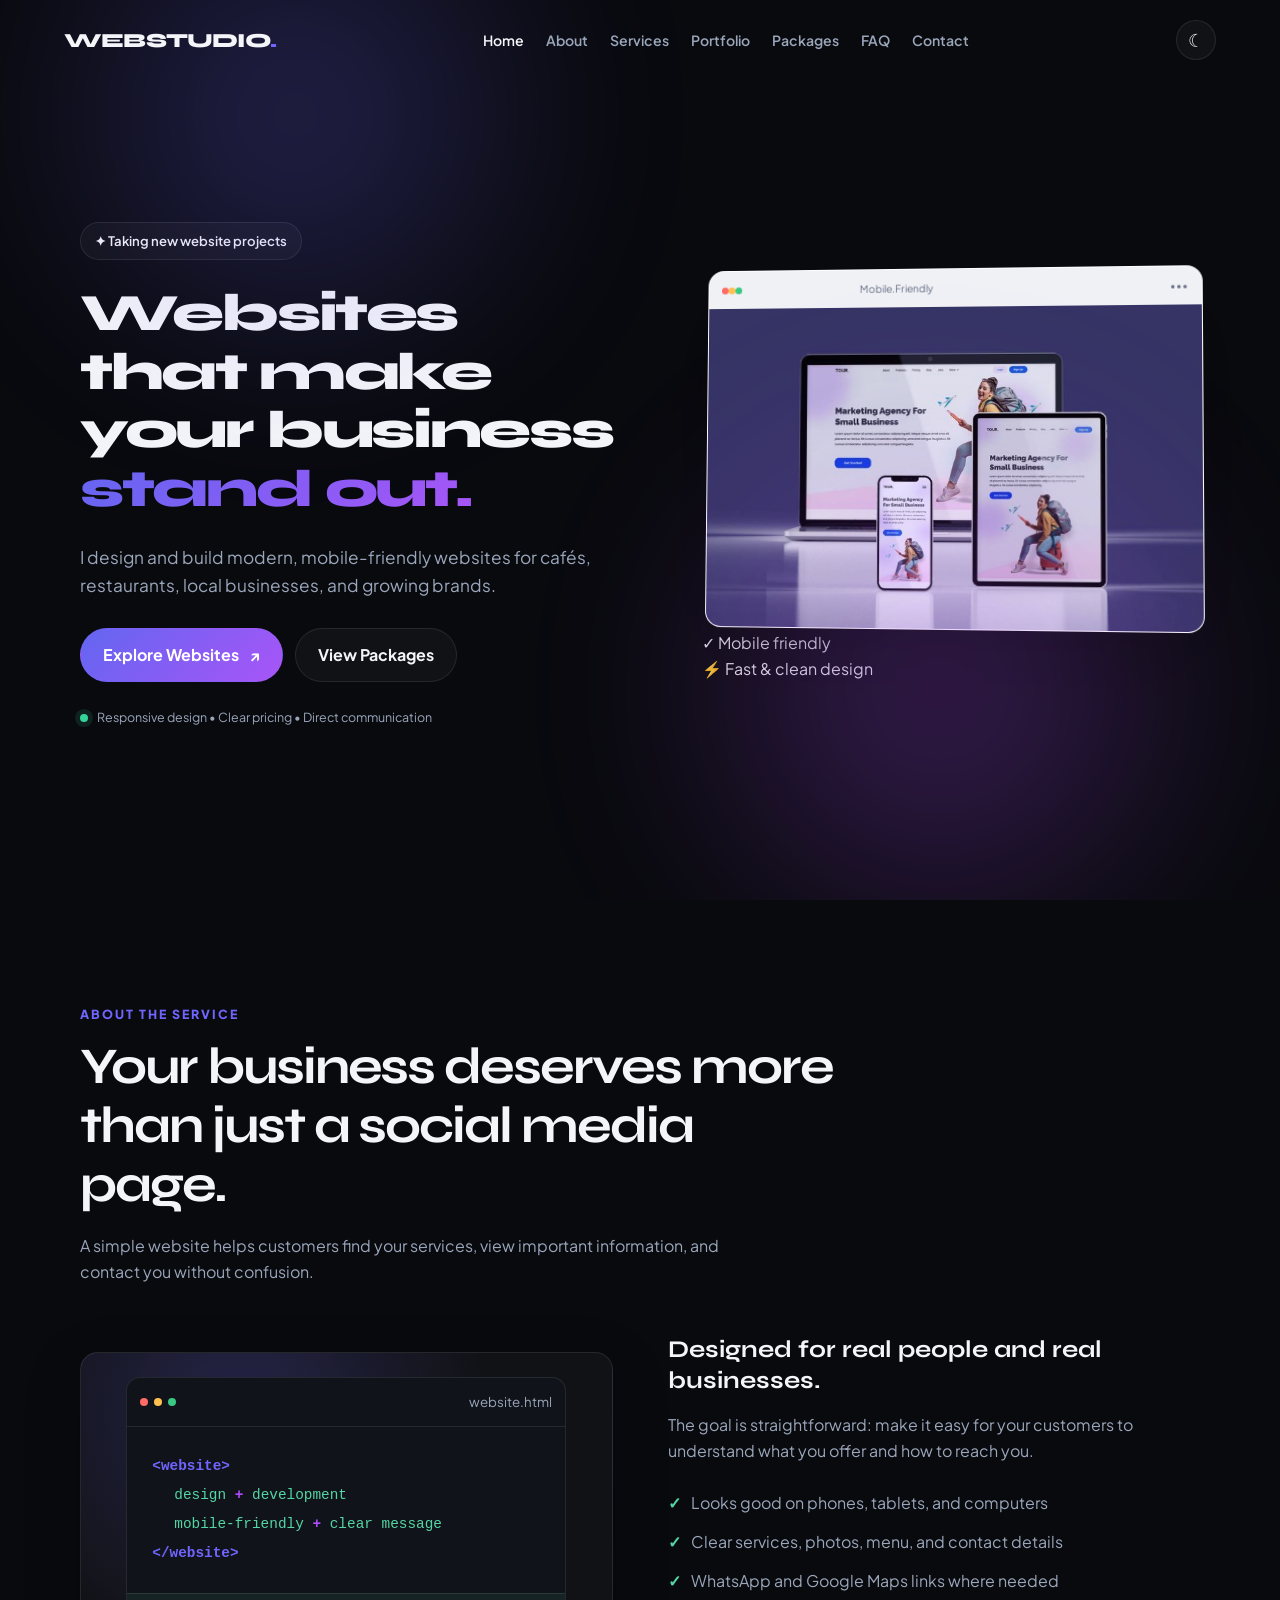
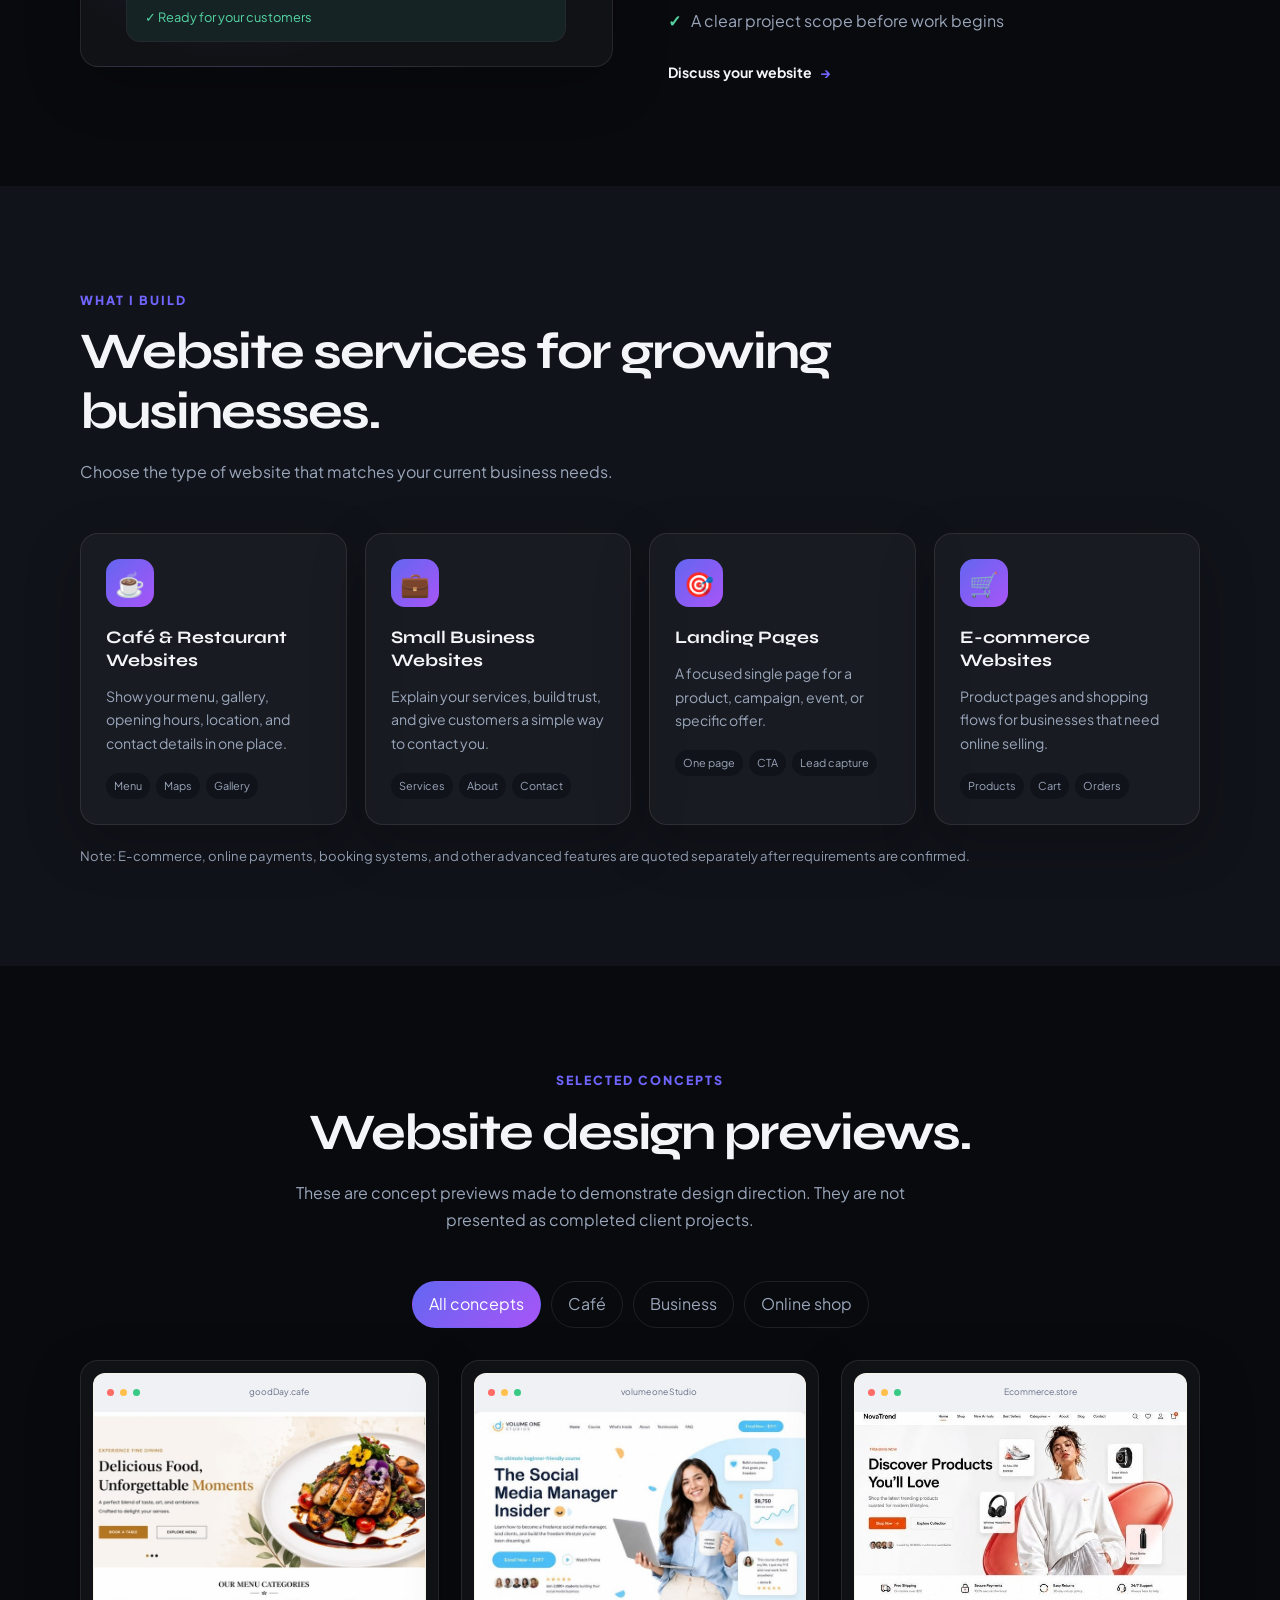
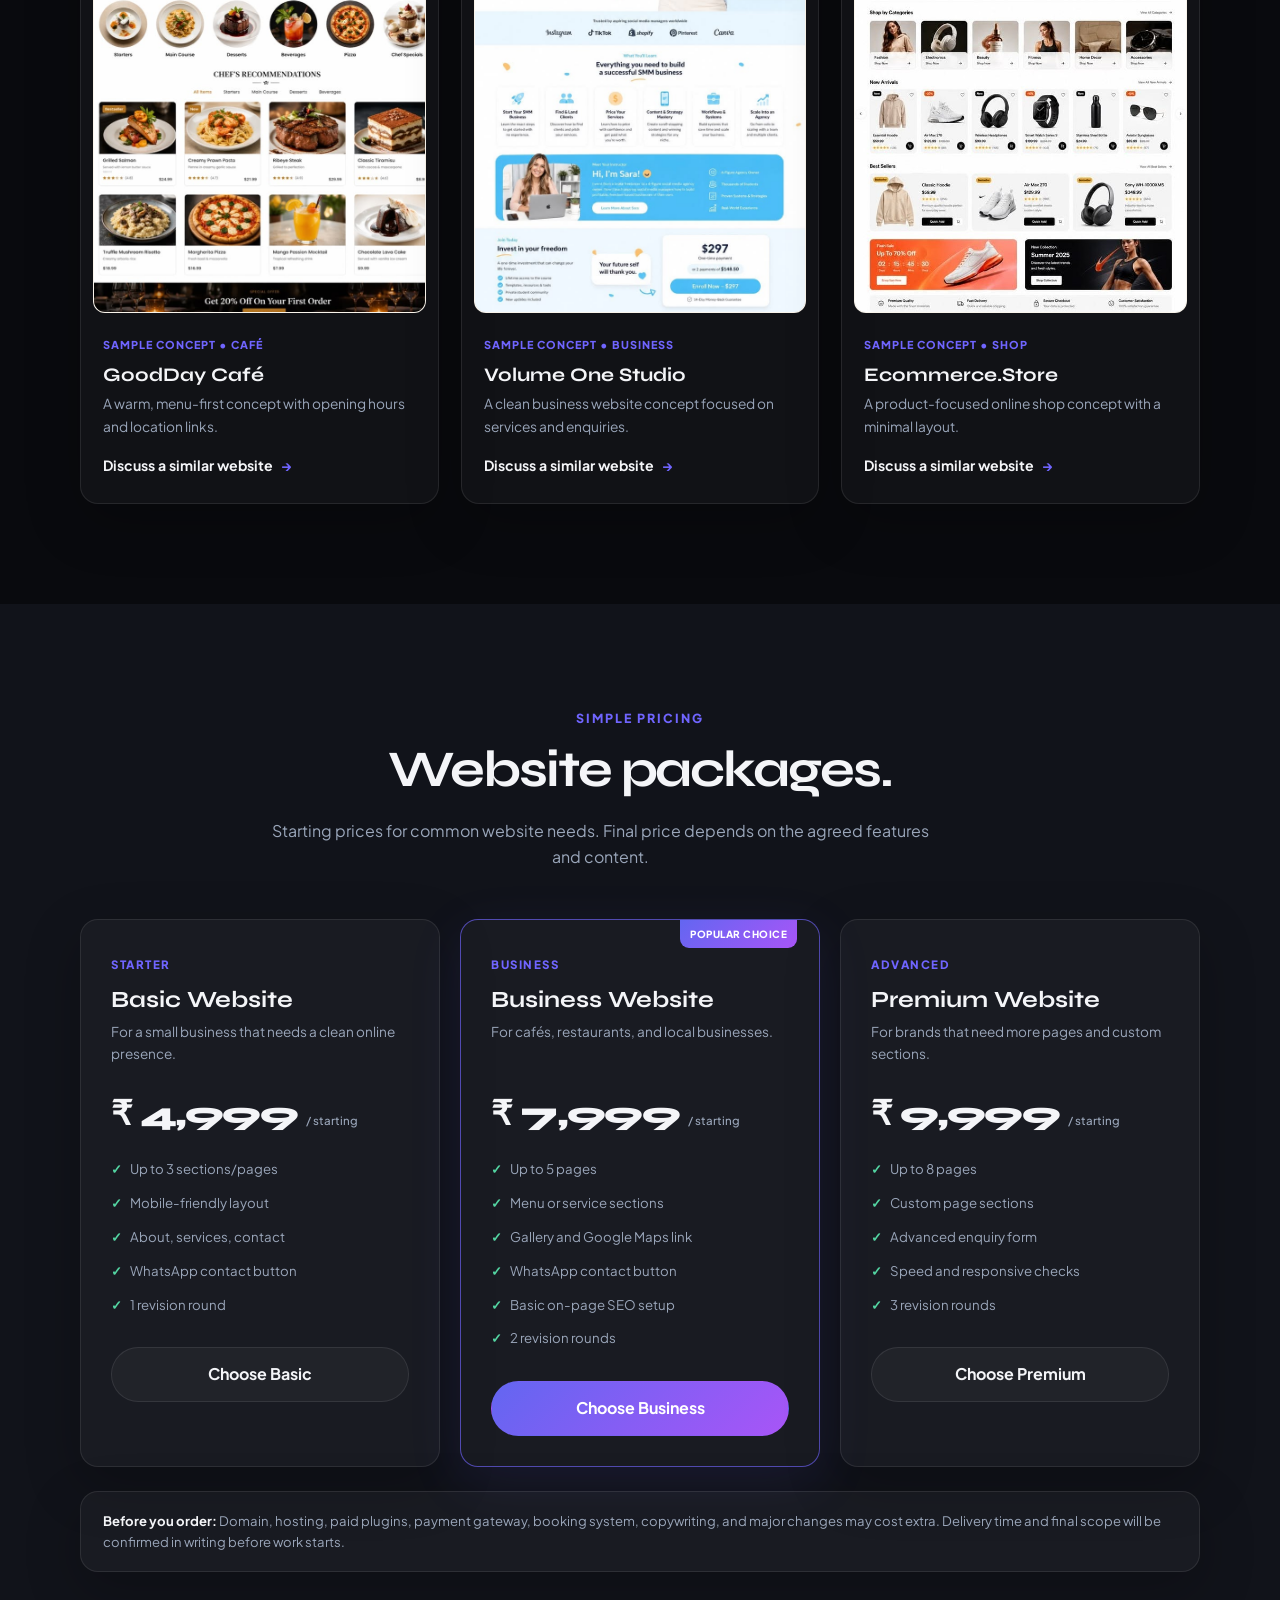
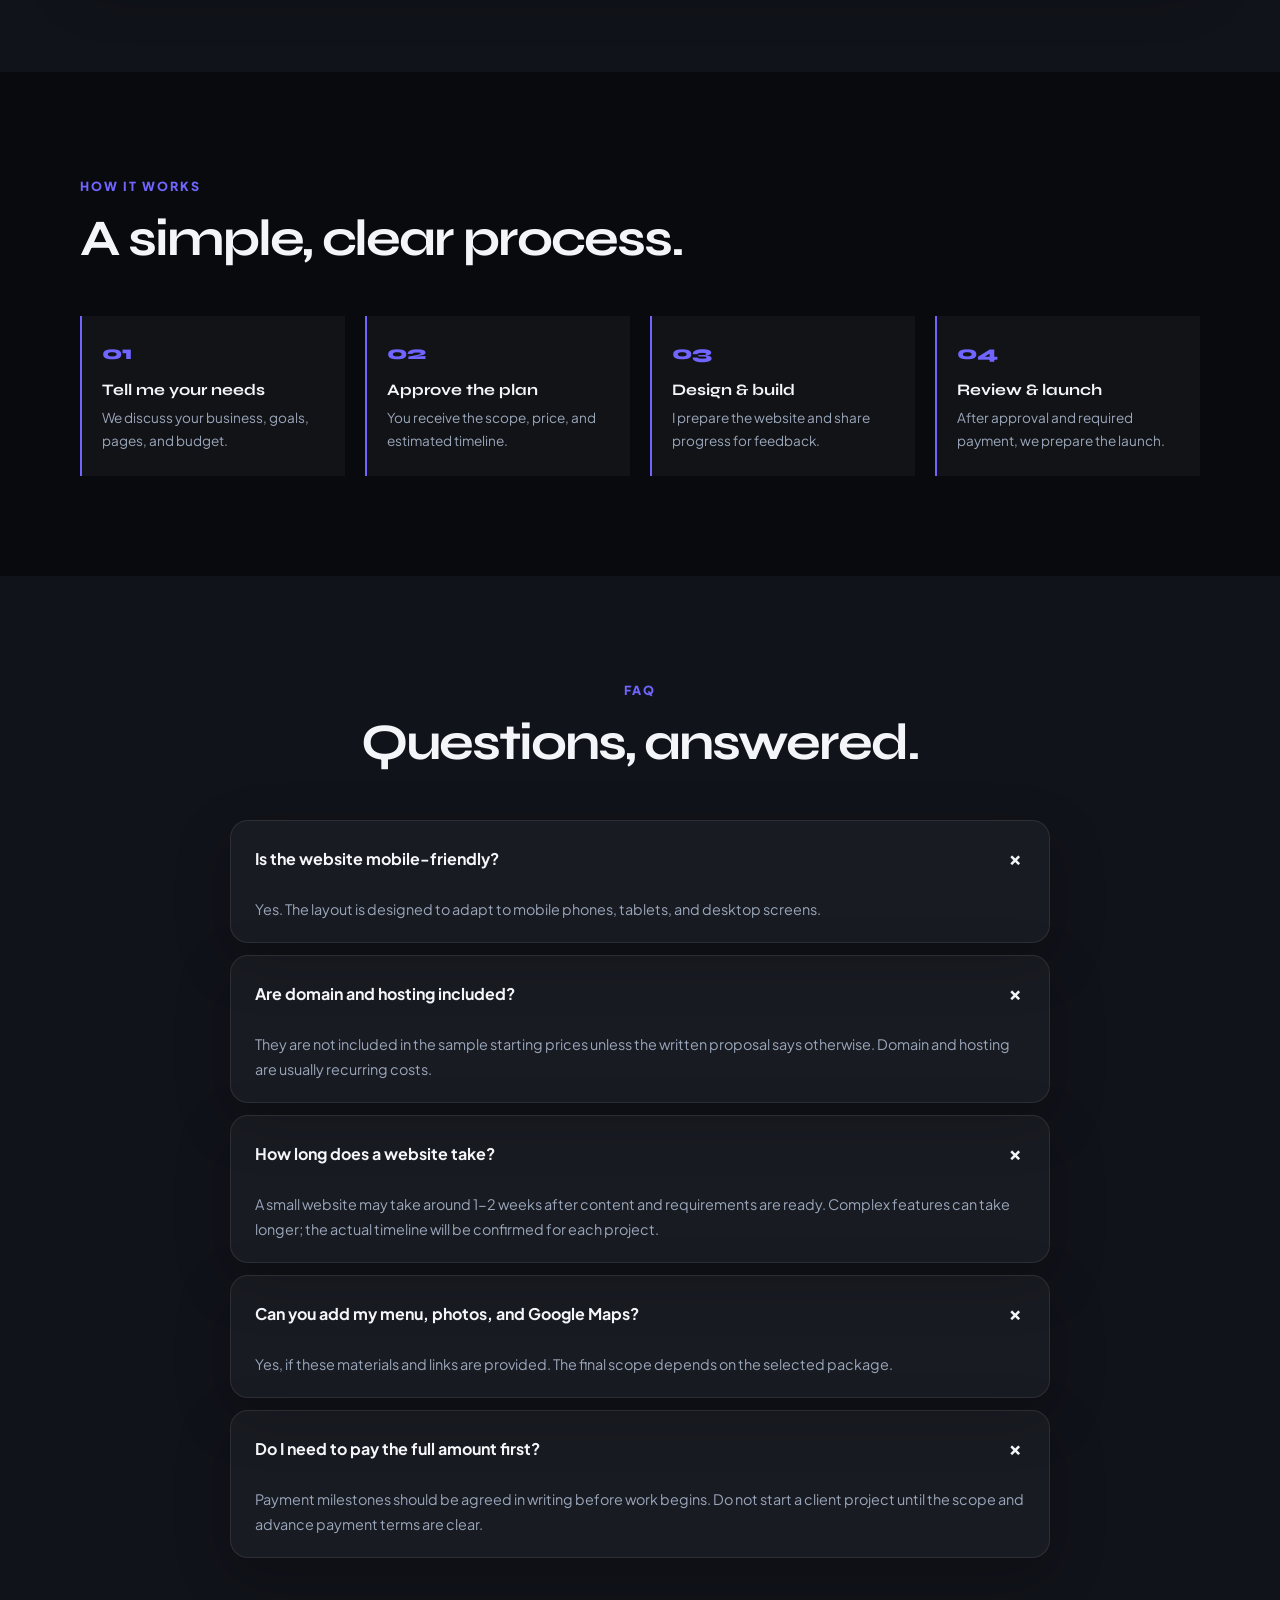
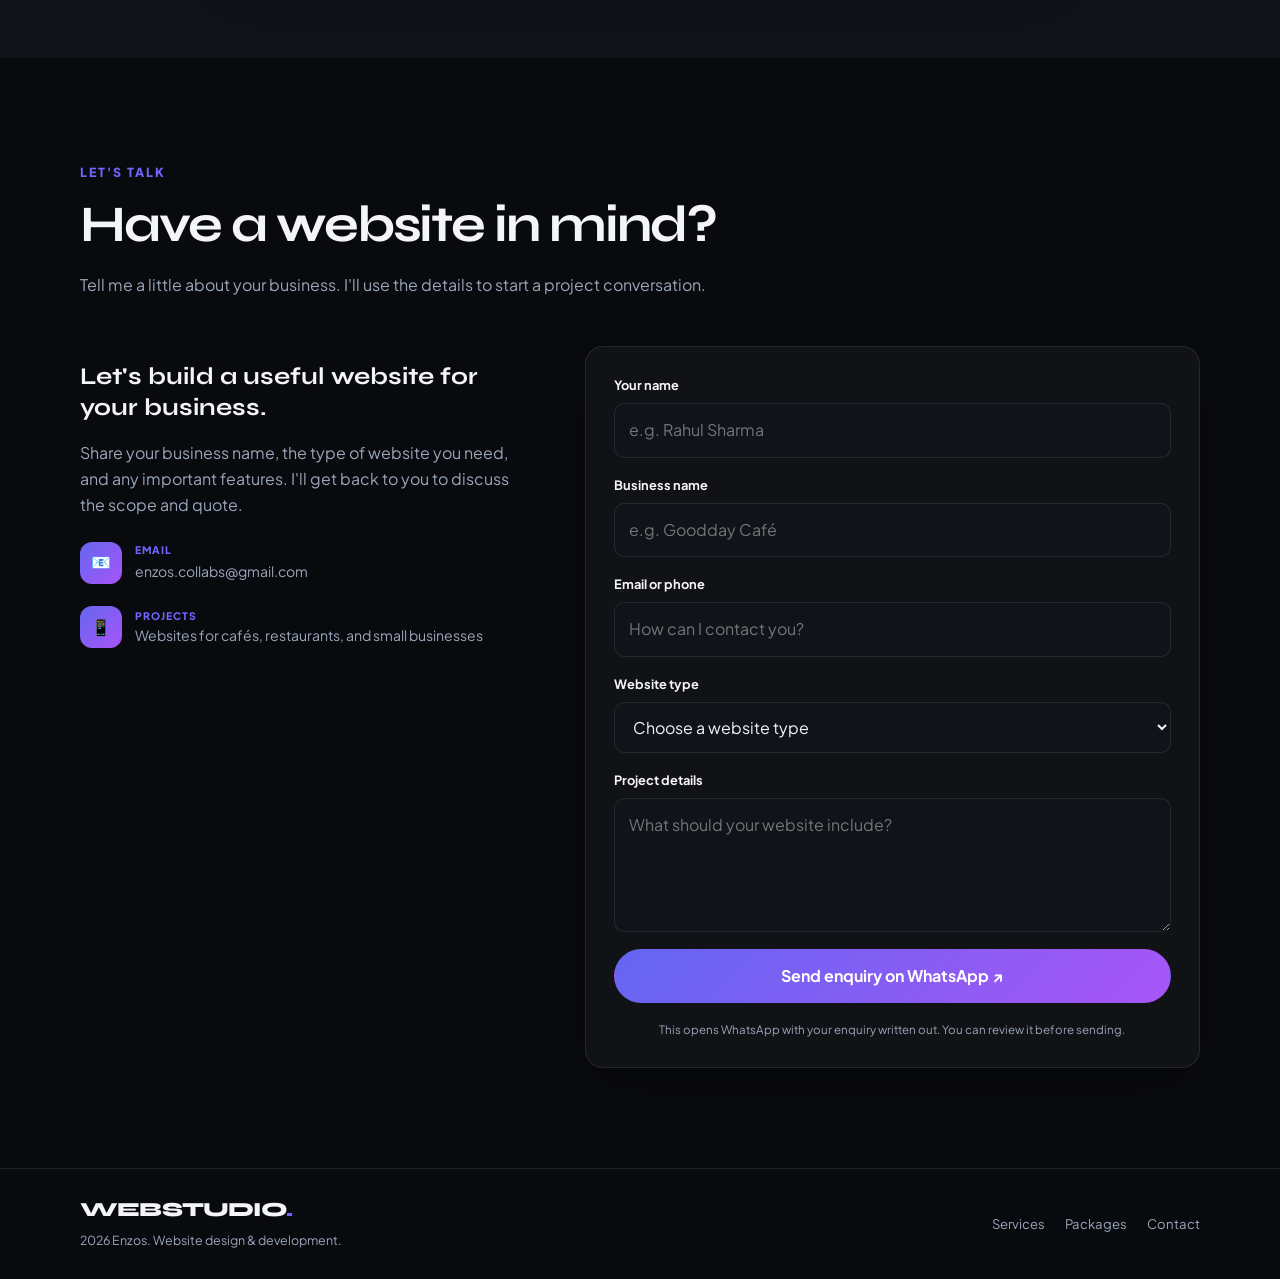
==== index.html @ 333958bb "first commit" ====
<!DOCTYPE html>
<html lang="en" data-theme="dark">
<head>
    <meta charset="UTF-8">
    <!-- मोबाइल पर वेबसाइट सही चौड़ाई में दिखे, इसके लिए यह जरूरी है -->
    <meta name="viewport" content="width=device-width, initial-scale=1.0">
    <title>Website Designer & Developer | Enzos</title>
    <meta name="description" content="Modern, mobile-friendly websites for cafés, restaurants, and small businesses. Explore website design packages and sample projects.">
    <meta name="keywords" content="Website Designer, Website Developer, Cafe Website, Restaurant Website, Business Website, Landing Page">
    <meta name="author" content="Enzos">
    <!-- Google Fonts: headings और सामान्य टेक्स्ट के लिए साफ़ fonts -->
    <link rel="preconnect" href="https://fonts.googleapis.com">
    <link rel="preconnect" href="https://fonts.gstatic.com" crossorigin>
    <link href="https://fonts.googleapis.com/css2?family=Plus+Jakarta+Sans:wght@400;500;600;700&family=Syne:wght@500;600;700;800&display=swap" rel="stylesheet">
    <!-- हमारी CSS फ़ाइल: वेबसाइट का रंग, आकार और layout यहीं तय होता है-->
    <link rel="stylesheet" href="css/style.css">
</head>
<body>
    <!-- लोडिंग स्क्रीनः वेबसाइट खुलते समय छोटा सा loading effect -->
    <div id="loader-screen" class="loader-screen" aria-hidden="true">
        <div class="loader-content">
            <span class="loader-logo">WEBSTUDIO<span>.</span></span>
            <div class="loader-bar-bg">
                <div class="loader-bar"></div>
            </div>
            <p>Building your online presence</p>
        </div>
    </div>

    <!-- कस्टम cursor केवल बड़े कंप्यूटर पर दिखेगा; मोबाइल पर छिपा रहेगा -->
    <div class="custom-cursor-dot" id="cursor-dot"></div>
    <div class="custom-cursor-outline" id="cursor-outline"></div>

    <!-- ऊपर वाला menu: क्लिक करने पर पेज के अलग-अलग हिस्सों पर जाएगा -->
    <header class="site-header" id="header">
        <div class="header-container">
            <a href="#hero" class="brand-logo" aria-label="Go to homepage">WEBSTUDIO<span class="dot">.</span></a>
            <nav class="nav-menu" id="nav-menu" aria-label="Main Navigation">
                <ul class="nav-list">
                    <li><a href="#hero" class="nav-link active">Home</a></li>
                    <li><a href="#about" class="nav-link">About</a></li>
                    <li><a href="#services" class="nav-link">Services</a></li>
                    <li><a href="#portfolio" class="nav-link">Portfolio</a></li>
                    <li><a href="#packages" class="nav-link">Packages</a></li>
                    <li><a href="#faq" class="nav-link">FAQ</a></li>
                    <li><a href="#contact" class="nav-link">Contact</a></li>
                </ul>
            </nav>
            <div class="header-actions">
                <!-- इस बटन से dark और light theme बदली जा सकती है -->
                <button id="theme-toggle" class="theme-toggle-btn" aria-label="Toggle light and dark theme">
                    <span class="moon-icon" aria-hidden="true">☾</span>
                    <span class="sun-icon" aria-hidden="true">☀️</span>
                </button>
                <!-- छोटे मोबाइल स्क्रीन पर menu खोलने वाला तीन लाइन का बटन -->
                <button id="mobile-toggle" class="mobile-toggle-btn" aria-label="Open navigation menu" aria-expanded="false">
                    <span class="hamburger-bar"></span>
                    <span class="hamburger-bar"></span>
                    <span class="hamburger-bar"></span>
                </button>
            </div>
        </div>
    </header>

    <main id="main-content">
        <!-- HERO: सबसे पहले ग्राहक को यही हिस्सा दिखाई देगा -->
        <section id="hero" class="hero-section">
            <div class="hero-backdrop" aria-hidden="true">
                <div class="glow-orb orb-1"></div>
                <div class="glow-orb orb-2"></div>
            </div>
            <div class="container hero-layout">
                <div class="hero-content reveal">
                    <div class="badge">✦ Taking new website projects</div>
                    <h1 class="hero-title">Websites that make your business <span class="text-gradient">stand out.</span></h1>
                    <p class="hero-subtitle">I design and build modern, mobile-friendly websites for cafés, restaurants, local businesses, and growing brands.</p>
                    <div class="hero-cta-group">
                        <a href="#portfolio" class="btn btn-primary">Explore Websites <span aria-hidden="true">↗</span></a>
                        <a href="#packages" class="btn btn-glass">View Packages</a>
                    </div>
                    <div class="hero-note">
                        <span class="status-dot"></span> Responsive design • Clear pricing • Direct communication
                    </div>
                </div>

                <!-- HERO VISUAL: "Good Cafe, Good Mood" (aapki uploaded image) preview window yaha hai -->
                <div class="hero-visual reveal" aria-label="Website preview mockup">
                    <div class="browser-window hero-browser">
                        <div class="browser-top">
                            <div class="browser-dots"><i></i><i></i><i></i></div>
                            <span>Mobile.Friendly</span>
                            <span class="browser-menu">•••</span>
                        </div>
                        <div class="preview-site image-preview-mode">
                            <!-- AAP KI FILE/IMAGE YAHA KUDH SE ADD KARIYE (eg: "images/your_file.png") -->
                            <img src="assets/images/mobile_website.jpg" alt="Good Cafe Good Mood Visual Preview" class="mockup-img" id="mockup-hero-img">
                        </div>
                    </div>
                    <div class="floating-chip chip-one">✓ Mobile friendly</div>
                    <div class="floating-chip chip-two">⚡ Fast & clean design</div>
                </div>
            </div>
        </section>

        <!-- ABOUT: अपने काम का परिचय दें -->
        <section id="about" class="section-padding">
            <div class="container">
                <div class="section-header reveal">
                    <span class="section-tag">ABOUT THE SERVICE</span>
                    <h2 class="section-title">Your business deserves more than just a social media page.</h2>
                    <p class="section-intro">A simple website helps customers find your services, view important information, and contact you without confusion.</p>
                </div>
                <div class="about-grid">
                    <div class="about-visual glass-card reveal">
                        <div class="code-window">
                            <div class="code-window-top">
                                <span></span><span></span><span></span><small>website.html</small>
                            </div>
                            <div class="code-lines">
                                <p><b>&lt;website&gt;</b></p>
                                <p class="indent"><i>design</i> <strong>+</strong> <i>development</i></p>
                                <p class="indent"><i>mobile-friendly</i> <strong>+</strong> <i>clear message</i></p>
                                <p><b>&lt;/website&gt;</b></p>
                            </div>
                            <div class="code-success">✓ Ready for your customers</div>
                        </div>
                    </div>
                    <div class="about-copy reveal">
                        <h3>Designed for real people and real businesses.</h3>
                        <p class="paragraph">The goal is straightforward: make it easy for your customers to understand what you offer and how to reach you.</p>
                        <ul class="check-list">
                            <li><span>✓</span> Looks good on phones, tablets, and computers</li>
                            <li><span>✓</span> Clear services, photos, menu, and contact details</li>
                            <li><span>✓</span> WhatsApp and Google Maps links where needed</li>
                            <li><span>✓</span> A clear project scope before work begins</li>
                        </ul>
                        <a href="#contact" class="text-link">Discuss your website <span>→</span></a>
                    </div>
                </div>
            </div>
        </section>

        <!-- SERVICES -->
        <section id="services" class="section-padding section-soft">
            <div class="container">
                <div class="section-header reveal">
                    <span class="section-tag">WHAT I BUILD</span>
                    <h2 class="section-title">Website services for growing businesses.</h2>
                    <p class="section-intro">Choose the type of website that matches your current business needs.</p>
                </div>
                <div class="services-grid">
                    <article class="service-card glass-card reveal">
                        <div class="service-icon">☕</div>
                        <h3>Café & Restaurant Websites</h3>
                        <p>Show your menu, gallery, opening hours, location, and contact details in one place.</p>
                        <div class="service-tags"><span>Menu</span><span>Maps</span><span>Gallery</span></div>
                    </article>
                    <article class="service-card glass-card reveal">
                        <div class="service-icon">💼</div>
                        <h3>Small Business Websites</h3>
                        <p>Explain your services, build trust, and give customers a simple way to contact you.</p>
                        <div class="service-tags"><span>Services</span><span>About</span><span>Contact</span></div>
                    </article>
                    <article class="service-card glass-card reveal">
                        <div class="service-icon">🎯</div>
                        <h3>Landing Pages</h3>
                        <p>A focused single page for a product, campaign, event, or specific offer.</p>
                        <div class="service-tags"><span>One page</span><span>CTA</span><span>Lead capture</span></div>
                    </article>
                    <article class="service-card glass-card reveal">
                        <div class="service-icon">🛒</div>
                        <h3>E-commerce Websites</h3>
                        <p>Product pages and shopping flows for businesses that need online selling.</p>
                        <div class="service-tags"><span>Products</span><span>Cart</span><span>Orders</span></div>
                    </article>
                </div>
                <p class="small-note">Note: E-commerce, online payments, booking systems, and other advanced features are quoted separately after requirements are confirmed.</p>
            </div>
        </section>

        <!-- PORTFOLIO: PORTFOLIO SCREENSHOTS (Teeno mockups customize dynamic graphics list replace hue) -->
        <section id="portfolio" class="section-padding">
            <div class="container">
                <div class="section-header text-center reveal">
                    <span class="section-tag">SELECTED CONCEPTS</span>
                    <h2 class="section-title">Website design previews.</h2>
                    <p class="section-intro">These are concept previews made to demonstrate design direction. They are not presented as completed client projects.</p>
                </div>
                <div class="portfolio-filters reveal" role="group" aria-label="Filter website concepts">
                    <button class="filter-btn active" data-filter="all">All concepts</button>
                    <button class="filter-btn" data-filter="cafe">Café</button>
                    <button class="filter-btn" data-filter="business">Business</button>
                    <button class="filter-btn" data-filter="shop">Online shop</button>
                </div>
                
                <div class="portfolio-grid">
                    <!-- TEENO MOCKUP IMAGES JISE AAP DIRECTLY REPLACE KAR SAKTE HO APNE FOLDER SE -->
                    
                    <!-- Item 1: Café (Goodday Cafe / Dynamic design replace image) -->
                    <article class="portfolio-card glass-card reveal" data-category="cafe">
                        <div class="site-mockup image-based-mockup">
                            <div class="mock-browser">
                                <span></span><span></span><span></span>
                                <small>goodDay.cafe</small>
                            </div>
                            <div class="mockup-img-container">
                                <!-- YAHA APNI CAFE / CUSTOM FILE ADD KAREIN -->
                               <img src="assets/images/cafe.jpg" alt="GoodDay Cafe Screenshot Preview" class="portfolio-mockup-img">
                            </div>
                        </div>
                        <div class="card-content">
                            <span class="card-category">SAMPLE CONCEPT • CAFÉ</span>
                            <h3 class="card-title">GoodDay Café</h3>
                            <p class="card-desc">A warm, menu-first concept with opening hours and location links.</p>
                            <a class="text-link" href="#contact" data-project="Café website">Discuss a similar website <span>→</span></a>
                        </div>
                    </article>

                    <!-- Item 2: Business (North Studio Preview Image) -->
                    <article class="portfolio-card glass-card reveal" data-category="business">
                        <div class="site-mockup image-based-mockup">
                            <div class="mock-browser">
                                <span></span><span></span><span></span>
                                <small>volume one Studio</small>
                            </div>
                            <div class="mockup-img-container">
                                <!-- YAHA APNI BUSINESS PREVIEW FILE ADD KAREIN -->
                                <img src="assets/images/business.jpg" alt="North Studio Screenshot Preview" class="portfolio-mockup-img">
                            </div>
                        </div>
                        <div class="card-content">
                            <span class="card-category">SAMPLE CONCEPT • BUSINESS</span>
                            <h3 class="card-title">Volume One Studio</h3>
                            <p class="card-desc">A clean business website concept focused on services and enquiries.</p>
                            <a class="text-link" href="#contact" data-project="Business website">Discuss a similar website <span>→</span></a>
                        </div>
                    </article>

                    <!-- Item 3: Shop (Form & Field Preview Image) -->
                    <article class="portfolio-card glass-card reveal" data-category="shop">
                        <div class="site-mockup image-based-mockup">
                            <div class="mock-browser">
                                <span></span><span></span><span></span>
                                <small>Ecommerce.store</small>
                            </div>
                            <div class="mockup-img-container">
                                <!-- YAHA APNI STORE PREVIEW FILE ADD KAREIN -->
                                <img src="assets/images/shop.jpg" alt="Form & Field Screenshot Preview" class="portfolio-mockup-img">
                            </div>
                        </div>
                        <div class="card-content">
                            <span class="card-category">SAMPLE CONCEPT • SHOP</span>
                            <h3 class="card-title">Ecommerce.Store</h3>
                            <p class="card-desc">A product-focused online shop concept with a minimal layout.</p>
                            <a class="text-link" href="#contact" data-project="E-commerce website">Discuss a similar website <span>→</span></a>
                        </div>
                    </article>
                </div>
            </div>
        </section>

        <!-- PACKAGES -->
        <section id="packages" class="section-padding section-soft">
            <div class="container">
                <div class="section-header text-center reveal">
                    <span class="section-tag">SIMPLE PRICING</span>
                    <h2 class="section-title">Website packages.</h2>
                    <p class="section-intro">Starting prices for common website needs. Final price depends on the agreed features and content.</p>
                </div>
                <div class="pricing-grid">
                    <article class="pricing-card glass-card reveal">
                        <span class="plan-label">STARTER</span>
                        <h3>Basic Website</h3>
                        <p class="plan-desc">For a small business that needs a clean online presence.</p>
                        <div class="price">₹ 4,999 <small>/ starting</small></div>
                        <ul class="plan-features">
                            <li>Up to 3 sections/pages</li>
                            <li>Mobile-friendly layout</li>
                            <li>About, services, contact</li>
                            <li>WhatsApp contact button</li>
                            <li>1 revision round</li>
                        </ul>
                        <a href="#contact" class="btn btn-glass plan-button" data-plan="Basic Website">Choose Basic</a>
                    </article>
                    <article class="pricing-card pricing-featured glass-card reveal">
                        <span class="popular-label">POPULAR CHOICE</span>
                        <span class="plan-label">BUSINESS</span>
                        <h3>Business Website</h3>
                        <p class="plan-desc">For cafés, restaurants, and local businesses.</p>
                        <div class="price">₹ 7,999 <small>/ starting</small></div>
                        <ul class="plan-features">
                            <li>Up to 5 pages</li>
                            <li>Menu or service sections</li>
                            <li>Gallery and Google Maps link</li>
                            <li>WhatsApp contact button</li>
                            <li>Basic on-page SEO setup</li>
                            <li>2 revision rounds</li>
                        </ul>
                        <a href="#contact" class="btn btn-primary plan-button" data-plan="Business Website">Choose Business</a>
                    </article>
                    <article class="pricing-card glass-card reveal">
                        <span class="plan-label">ADVANCED</span>
                        <h3>Premium Website</h3>
                        <p class="plan-desc">For brands that need more pages and custom sections.</p>
                        <div class="price">₹ 9,999 <small>/ starting</small></div>
                        <ul class="plan-features">
                            <li>Up to 8 pages</li>
                            <li>Custom page sections</li>
                            <li>Advanced enquiry form</li>
                            <li>Speed and responsive checks</li>
                            <li>3 revision rounds</li>
                        </ul>
                        <a href="#contact" class="btn btn-glass plan-button" data-plan="Premium Website">Choose Premium</a>
                    </article>
                </div>
                <div class="pricing-notes glass-card reveal">
                    <strong>Before you order:</strong> Domain, hosting, paid plugins, payment gateway, booking system, copywriting, and major changes may cost extra. Delivery time and final scope will be confirmed in writing before work starts.
                </div>
            </div>
        </section>

        <!-- PROCESS -->
        <section id="process" class="section-padding">
            <div class="container">
                <div class="section-header reveal">
                    <span class="section-tag">HOW IT WORKS</span>
                    <h2 class="section-title">A simple, clear process.</h2>
                </div>
                <div class="process-grid">
                    <div class="process-step reveal">
                        <span>01</span>
                        <h3>Tell me your needs</h3>
                        <p>We discuss your business, goals, pages, and budget.</p>
                    </div>
                    <div class="process-step reveal">
                        <span>02</span>
                        <h3>Approve the plan</h3>
                        <p>You receive the scope, price, and estimated timeline.</p>
                    </div>
                    <div class="process-step reveal">
                        <span>03</span>
                        <h3>Design & build</h3>
                        <p>I prepare the website and share progress for feedback.</p>
                    </div>
                    <div class="process-step reveal">
                        <span>04</span>
                        <h3>Review & launch</h3>
                        <p>After approval and required payment, we prepare the launch.</p>
                    </div>
                </div>
            </div>
        </section>

        <!-- FAQ -->
        <section id="faq" class="section-padding section-soft">
            <div class="container">
                <div class="section-header text-center reveal">
                    <span class="section-tag">FAQ</span>
                    <h2 class="section-title">Questions, answered.</h2>
                </div>
                <div class="faq-accordion">
                    <article class="faq-item glass-card reveal">
                        <button class="faq-question" aria-expanded="false">Is the website mobile-friendly? <span class="faq-icon">+</span></button>
                        <div class="faq-answer">
                            <p>Yes. The layout is designed to adapt to mobile phones, tablets, and desktop screens.</p>
                        </div>
                    </article>
                    <article class="faq-item glass-card reveal">
                        <button class="faq-question" aria-expanded="false">Are domain and hosting included? <span class="faq-icon">+</span></button>
                        <div class="faq-answer">
                            <p>They are not included in the sample starting prices unless the written proposal says otherwise. Domain and hosting are usually recurring costs.</p>
                        </div>
                    </article>
                    <article class="faq-item glass-card reveal">
                        <button class="faq-question" aria-expanded="false">How long does a website take? <span class="faq-icon">+</span></button>
                        <div class="faq-answer">
                            <p>A small website may take around 1-2 weeks after content and requirements are ready. Complex features can take longer; the actual timeline will be confirmed for each project.</p>
                        </div>
                    </article>
                    <article class="faq-item glass-card reveal">
                        <button class="faq-question" aria-expanded="false">Can you add my menu, photos, and Google Maps? <span class="faq-icon">+</span></button>
                        <div class="faq-answer">
                            <p>Yes, if these materials and links are provided. The final scope depends on the selected package.</p>
                        </div>
                    </article>
                    <article class="faq-item glass-card reveal">
                        <button class="faq-question" aria-expanded="false">Do I need to pay the full amount first? <span class="faq-icon">+</span></button>
                        <div class="faq-answer">
                            <p>Payment milestones should be agreed in writing before work begins. Do not start a client project until the scope and advance payment terms are clear.</p>
                        </div>
                    </article>
                </div>
            </div>
        </section>

        <!-- CONTACT -->
        <section id="contact" class="section-padding">
            <div class="container">
                <div class="section-header reveal">
                    <span class="section-tag">LET'S TALK</span>
                    <h2 class="section-title">Have a website in mind?</h2>
                    <p class="section-intro">Tell me a little about your business. I'll use the details to start a project conversation.</p>
                </div>
                <div class="contact-grid">
                    <div class="contact-copy reveal">
                        <h3>Let's build a useful website for your business.</h3>
                        <p class="paragraph">Share your business name, the type of website you need, and any important features. I'll get back to you to discuss the scope and quote.</p>
                        <div class="contact-detail">
                            <span>📧</span>
                            <div>
                                <small>EMAIL</small>
                                <a href="mailto:enzos.collabs@gmail.com">enzos.collabs@gmail.com</a>
                            </div>
                        </div>
                        <div class="contact-detail">
                            <span>📱</span>
                            <div>
                                <small>PROJECTS</small>
                                <p>Websites for cafés, restaurants, and small businesses</p>
                            </div>
                        </div>
                        
                    </div>
                    <form id="contact-form" class="contact-form glass-card reveal">
                        <div class="form-group">
                            <label for="name">Your name</label>
                            <input id="name" name="name" type="text" placeholder="e.g. Rahul Sharma" required>
                        </div>
                        <div class="form-group">
                            <label for="business">Business name</label>
                            <input id="business" name="business" type="text" placeholder="e.g. Goodday Café" required>
                        </div>
                        <div class="form-group">
                            <label for="email">Email or phone</label>
                            <input id="email" name="email" type="text" placeholder="How can I contact you?" required>
                        </div>
                        <div class="form-group">
                            <label for="project-type">Website type</label>
                            <select id="project-type" name="project-type" required>
                                <option value="">Choose a website type</option>
                                <option>Café / Restaurant Website</option>
                                <option>Small Business Website</option>
                                <option>Landing Page</option>
                                <option>E-commerce Website</option>
                                <option>Other / Not sure yet</option>
                            </select>
                        </div>
                        <div class="form-group">
                            <label for="message">Project details</label>
                            <textarea id="message" name="message" rows="4" placeholder="What should your website include?"></textarea>
                        </div>
                        <button type="submit" class="btn btn-primary full-width" id="submit-btn">Send enquiry on WhatsApp ↗</button>
                        <p class="form-hint">This opens WhatsApp with your enquiry written out. You can review it before sending.</p>
                    </form>
                </div>
            </div>
        </section>
    </main>

    <!-- Footer -->
    <footer class="site-footer">
        <div class="container footer-container">
            <div>
                <a href="#hero" class="brand-logo">WEBSTUDIO<span class="dot">.</span></a>
                <p><span id="year"></span> Enzos. Website design & development.</p>
            </div>
            <div class="footer-links">
                <a href="#services">Services</a>
                <a href="#packages">Packages</a>
                <a href="#contact">Contact</a>
            </div>
        </div>
    </footer>

    <!-- Back to top -->
    <button id="back-to-top" class="back-to-top-btn" aria-label="Back to top">↑</button>

    <script src="js/main.js"></script>
</body>
</html>
---- css/style.css ----
/*
WEBSITE DESIGN PORTFOLIO
CSS = वेबसाइट का रंग, layout, spacing और design
आसान हिंदी comments के साथ ।
*
1. COLORS & DESIGN SETTINGS
यहाँ से पूरी वेबसाइट के मुख्य रंग बदल सकते हो।
*/
:root {
  --bg-primary: #090a0e;
  --bg-secondary: #11131a;
  --bg-glass: rgba(255, 255, 255, 0.035);
  --border-glass: rgba(255, 255, 255, 0.09);
  --text-main: #f4f5f8;
  --text-muted: #9aa6ba;
  --accent-primary: #7065ff;
  --accent-secondary: #b04cff;
  --accent-gradient: linear-gradient(135deg, #6366f1, #a855f7);
  --shadow-glass: 0 18px 55px rgba(0, 0, 0, 0.22);
  --radius-sm: 10px;
  --radius-md: 18px;
  --radius-lg: 26px;
  --transition: all 0.28s ease;
  --font-heading: 'Syne', sans-serif;
  --font-body: 'Plus Jakarta Sans', sans-serif;
}

/* Light mode के लिए रंग */
[data-theme="light"] {
  --bg-primary: #f7f8fc;
  --bg-secondary: #eef0f8;
  --bg-glass: rgba(255, 255, 255, 0.75);
  --border-glass: rgba(15, 23, 42, 0.10);
  --text-main: #121525;
  --text-muted: #5e687d;
  --shadow-glass: 0 18px 55px rgba(31, 38, 135, 0.08);
}

/* 2. BASIC RESET */
* {
  box-sizing: border-box;
  margin: 0;
  padding: 0;
}

html {
  scroll-behavior: smooth;
  scroll-padding-top: 90px;
}

body {
  background: var(--bg-primary);
  color: var(--text-main);
  font-family: var(--font-body);
  line-height: 1.65;
  overflow-x: hidden;
  transition: background 0.3s, color 0.3s;
}

a {
  color: inherit;
  text-decoration: none;
}

button, input, textarea, select {
  font: inherit;
}

button {
  cursor: pointer;
}

img, svg {
  max-width: 100%;
}

ul {
  list-style: none;
}

:focus-visible {
  outline: 2px solid var(--accent-primary);
  outline-offset: 4px;
}

.container {
  width: min(1120px, 90%);
  margin-inline: auto;
}

.section-padding {
  padding: 100px 0;
}

.section-soft {
  background: var(--bg-secondary);
}

.text-center {
  text-align: center;
}

.text-gradient {
  background: var(--accent-gradient);
  -webkit-background-clip: text;
  background-clip: text;
  color: transparent;
}

.glass-card {
  background: var(--bg-glass);
  border: 1px solid var(--border-glass);
  border-radius: var(--radius-md);
  box-shadow: var(--shadow-glass);
}

.section-header {
  max-width: 760px;
  margin-bottom: 48px;
}

.section-header.text-center {
  margin-inline: auto;
}

.section-tag {
  display: inline-block;
  color: var(--accent-primary);
  font-size: 0.78rem;
  font-weight: 800;
  letter-spacing: 2px;
  margin-bottom: 12px;
}

.section-title {
  font: 700 clamp(2rem, 4vw, 3.3rem)/1.16 var(--font-heading);
  letter-spacing: -0.04em;
}

.section-intro {
  color: var(--text-muted);
  margin-top: 18px;
  max-width: 680px;
}

.text-center.section-intro {
  margin-inline: auto;
}

.paragraph {
  color: var(--text-muted);
  margin: 16px 0;
}

.small-note {
  color: var(--text-muted);
  font-size: 0.82rem;
  margin-top: 20px;
}

/* 3. BUTTONS */
.btn {
  display: inline-flex;
  align-items: center;
  justify-content: center;
  gap: 10px;
  padding: 13px 22px;
  border-radius: 50px;
  font-weight: 700;
  border: 1px solid transparent;
  transition: var(--transition);
}

.btn-primary {
  background: var(--accent-gradient);
  color: white;
}

.btn-primary:hover {
  transform: translateY(-3px);
  box-shadow: 0 12px 28px rgba(112, 101, 255, 0.28);
}

.btn-glass {
  background: var(--bg-glass);
  border-color: var(--border-glass);
  color: var(--text-main);
}

.btn-glass:hover {
  transform: translateY(-3px);
  border-color: var(--accent-primary);
}

.full-width {
  width: 100%;
}

/* 4. LOADING SCREEN */
.loader-screen {
  position: fixed;
  inset: 0;
  z-index: 9999;
  display: grid;
  place-items: center;
  background: var(--bg-primary);
  transition: opacity 0.5s, visibility 0.5s;
}

.loader-screen.hidden {
  opacity: 0;
  visibility: hidden;
}

.loader-content {
  text-align: center;
  color: var(--text-muted);
}

.loader-logo {
  display: block;
  font: 800 1.6rem var(--font-heading);
  color: var(--text-main);
}

.loader-logo span {
  color: var(--accent-primary);
}

.loader-bar-bg {
  width: 170px;
  height: 4px;
  margin: 16px auto 0;
  overflow: hidden;
  border-radius: 5px;
  background: var(--border-glass);
}

.loader-bar {
  height: 100%;
  width: 50%;
  background: var(--accent-gradient);
  animation: loadmove 1s infinite alternate ease-in-out;
}

@keyframes loadmove {
  from { transform: translateX(0); }
  to { transform: translateX(230%); }
}

/* 5. HEADER & NAVIGATION */
.site-header {
  position: fixed;
  inset: 0 0 auto;
  z-index: 1000;
  padding: 20px 0;
  transition: var(--transition);
}

.site-header.scrolled {
  padding: 12px 0;
  background: var(--bg-primary);
  border-bottom: 1px solid var(--border-glass);
}

.header-container {
  width: min(1200px, 90%);
  margin: auto;
  display: flex;
  align-items: center;
  justify-content: space-between;
  gap: 24px;
}

.brand-logo {
  font: 800 1.25rem var(--font-heading);
  letter-spacing: -0.04em;
  white-space: nowrap;
}

.brand-logo .dot {
  color: var(--accent-primary);
}

.nav-list {
  display: flex;
  align-items: center;
  gap: 22px;
}

.nav-link {
  color: var(--text-muted);
  font-size: 0.88rem;
  font-weight: 600;
  transition: var(--transition);
}

.nav-link:hover, .nav-link.active {
  color: var(--text-main);
}

.header-actions {
  display: flex;
  align-items: center;
  gap: 12px;
}

.theme-toggle-btn {
  display: grid;
  place-items: center;
  width: 40px;
  height: 40px;
  border: 1px solid var(--border-glass);
  border-radius: 50%;
  background: var(--bg-glass);
  color: var(--text-main);
  font-size: 1.15rem;
}

.sun-icon { display: none; }
[data-theme="light"] .sun-icon { display: inline; }
[data-theme="light"] .moon-icon { display: none; }

.mobile-toggle-btn {
  display: none;
  width: 30px;
  flex-direction: column;
  gap: 5px;
  background: transparent;
  border: 0;
}

.hamburger-bar {
  display: block;
  width: 100%;
  height: 2px;
  background: var(--text-main);
}

/* 6. HERO SECTION */
.hero-section {
  min-height: 100svh;
  display: flex;
  align-items: center;
  position: relative;
  padding: 130px 0 80px;
  isolation: isolate;
}

.hero-backdrop {
  position: absolute;
  inset: 0;
  overflow: hidden;
  z-index: 1;
}

.glow-orb {
  position: absolute;
  border-radius: 50%;
  filter: blur(110px);
  opacity: 0.24;
}

.orb-1 {
  width: 390px;
  height: 390px;
  top: -80px;
  left: 100px;
  background: var(--accent-primary);
}

.orb-2 {
  width: 420px;
  height: 420px;
  right: 130px;
  bottom: 0;
  background: var(--accent-secondary);
}

.hero-layout {
  display: grid;
  grid-template-columns: 1.08fr 0.92fr;
  align-items: center;
  gap: 38px;
}

.hero-content {
  max-width: 650px;
  min-width: 0;
}

.badge {
  display: inline-flex;
  padding: 7px 14px;
  border: 1px solid var(--border-glass);
  background: var(--bg-glass);
  border-radius: 30px;
  font-size: 0.82rem;
  font-weight: 600;
  margin-bottom: 24px;
}

.hero-title {
  max-width: 640px;
  font-family: var(--font-heading);
  font-size: clamp(2.5rem, 4.1vw, 3.9rem);
  font-weight: 800;
  line-height: 1.12;
  letter-spacing: -0.045em;
  margin-bottom: 24px;
  overflow-wrap: normal;
  word-break: normal;
  text-wrap: balance;
}

.hero-subtitle {
  max-width: 570px;
  color: var(--text-muted);
  font-size: 1.08rem;
  margin-bottom: 28px;
}

.hero-cta-group {
  display: flex;
  flex-wrap: wrap;
  gap: 12px;
}

.hero-note {
  display: flex;
  align-items: center;
  gap: 9px;
  margin-top: 25px;
  color: var(--text-muted);
  font-size: 0.78rem;
}

.status-dot {
  width: 8px;
  height: 8px;
  border-radius: 50%;
  background: #35d39a;
  box-shadow: 0 0 0 5px rgba(53, 211, 154, 0.12);
}

/* 7. HERO WEBSITE PREVIEW - ASLI IMAGE COMPONENT */
.hero-visual {
  position: relative;
  min-width: 0;
}

.browser-window {
  overflow: hidden;
  border: 1px solid rgba(255, 255, 255, 0.15);
  border-radius: 16px;
  background: #fff;
  box-shadow: 0 28px 90px rgba(0, 0, 0, 0.35);
  transform: perspective(1000px) rotateY(-4deg) rotateX(2deg);
}

.browser-top, .mock-browser {
  display: flex;
  align-items: center;
  gap: 6px;
  height: 38px;
  padding: 0 13px;
  color: #687086;
  background: #f0f1f5;
  font-size: 0.65rem;
}

.browser-dots i, .mock-browser span {
  width: 7px;
  height: 7px;
  border-radius: 50%;
  background: #ff6c66;
  display: inline-block;
}

.browser-dots i:nth-child(2), .mock-browser span:nth-child(2) { background: #ffc04e; }
.browser-dots i:nth-child(3), .mock-browser span:nth-child(3) { background: #38c985; }

.browser-top > span:nth-child(2), .mock-browser small {
  margin: 0 auto;
}

.browser-menu {
  margin-left: auto;
}

/* Preview background for image style alignment */
.image-preview-mode {
  padding: 0 !important;
  display: block;
  overflow: hidden;
}

.mockup-img {
  display: block;
  width: 100%;
  height: auto;
  object-fit: cover;
  transition: opacity 0.3s ease;
}

/* 8. ABOUT SECTION */
.about-grid {
  display: grid;
  grid-template-columns: 1fr 1fr;
  gap: 55px;
  align-items: center;
}

.about-visual {
  padding: 24px;
  min-height: 300px;
  display: grid;
  place-items: center;
  background: radial-gradient(circle at 30% 20%, rgba(112, 101, 255, 0.22), transparent 55%), var(--bg-glass);
}

.code-window {
  width: 100%;
  max-width: 440px;
  border: 1px solid var(--border-glass);
  border-radius: 14px;
  overflow: hidden;
  background: var(--bg-secondary);
}

.code-window-top {
  display: flex;
  align-items: center;
  gap: 6px;
  padding: 13px;
  border-bottom: 1px solid var(--border-glass);
}

.code-window-top span {
  width: 8px;
  height: 8px;
  border-radius: 50%;
  background: #ff6c66;
}

.code-window-top span:nth-child(2) { background: #ffc04e; }
.code-window-top span:nth-child(3) { background: #38c985; }

.code-window-top small {
  margin-left: auto;
  color: var(--text-muted);
}

.code-lines {
  padding: 25px;
  font: 0.9rem/2 monospace;
  color: var(--text-muted);
}

.code-lines b { color: var(--accent-primary); }
.code-lines i { color: #54d6a3; font-style: normal; }
.code-lines strong { color: var(--accent-secondary); }

.indent { padding-left: 22px; }

.code-success {
  padding: 13px 18px;
  color: #54d6a3;
  background: rgba(84, 214, 163, 0.08);
  border-top: 1px solid var(--border-glass);
  font-size: 0.8rem;
}

.about-copy h3, .contact-copy h3 {
  font: 700 1.5rem/1.3 var(--font-heading);
  margin-bottom: 16px;
}

.check-list {
  display: grid;
  gap: 13px;
  margin: 25px 0;
  color: var(--text-muted);
}

.check-list li {
  display: flex;
  gap: 10px;
  align-items: flex-start;
}

.check-list span {
  color: #54d6a3;
  font-weight: 800;
}

.text-link {
  display: inline-flex;
  gap: 8px;
  align-items: center;
  color: var(--text-main);
  font-weight: 700;
  font-size: 0.88rem;
}

.text-link span {
  color: var(--accent-primary);
  transition: var(--transition);
}

.text-link:hover span { transform: translateX(4px); }

/* 9. SERVICES SECTION */
.services-grid {
  display: grid;
  grid-template-columns: repeat(4, 1fr);
  gap: 18px;
}

.service-card {
  padding: 25px;
  transition: var(--transition);
}

.service-card:hover, .portfolio-card:hover, .pricing-card:hover {
  transform: translateY(-6px);
  border-color: rgba(112, 101, 255, 0.5);
}

.service-icon {
  display: grid;
  place-items: center;
  width: 48px;
  height: 48px;
  border-radius: 14px;
  background: var(--accent-gradient);
  color: white;
  font-size: 1.5rem;
  margin-bottom: 20px;
}

.service-card h3 {
  font: 700 1.1rem/1.3 var(--font-heading);
  margin-bottom: 12px;
}

.service-card p {
  color: var(--text-muted);
  font-size: 0.88rem;
}

.service-tags {
  display: flex;
  flex-wrap: wrap;
  gap: 6px;
  margin-top: 18px;
}

.service-tags span {
  padding: 4px 8px;
  border-radius: 20px;
  background: var(--bg-secondary);
  color: var(--text-muted);
  font-size: 0.68rem;
}

/* 10. PORTFOLIO SECTION - PORTFOLIO CARD FIX WITH IMAGE */
.portfolio-filters {
  display: flex;
  flex-wrap: wrap;
  justify-content: center;
  gap: 10px;
  margin-bottom: 32px;
}

.filter-btn {
  padding: 9px 16px;
  border: 1px solid var(--border-glass);
  border-radius: 30px;
  background: transparent;
  color: var(--text-muted);
  transition: var(--transition);
}

.filter-btn.active, .filter-btn:hover {
  background: var(--accent-gradient);
  color: white;
  border-color: transparent;
}

.portfolio-grid {
  display: grid;
  grid-template-columns: repeat(3, 1fr);
  gap: 22px;
}

.portfolio-card {
  overflow: hidden;
  transition: var(--transition);
}

.portfolio-card.is-hidden { display: none; }

.site-mockup {
  position: relative;
  overflow: hidden;
  border-radius: 12px;
  color: #222;
  background: #f8f3e9;
  box-shadow: inset 0 0 0 1px #00000010;
  display: flex;
  flex-direction: column;
}

.image-based-mockup {
  min-height: auto;
  margin: 12px;
  border: 1px solid rgba(255, 255, 255, 0.08);
}

.mockup-img-container {
  width: 100%;
  height: auto;
  overflow: hidden;
  display: block;
}

.portfolio-mockup-img {
  display: block;
  width: 100%;
  height: 500px;
  object-fit: cover;
  transition: transform 0.4s ease;
}

.portfolio-card:hover .portfolio-mockup-img {
  transform: scale(1.03);
}

.card-content { padding: 5px 22px 24px; }

.card-category {
  color: var(--accent-primary);
  font-size: 0.68rem;
  font-weight: 800;
  letter-spacing: 1px;
}

.card-title {
  font: 700 1.2rem var(--font-heading);
  margin: 7px 0;
}

.card-desc {
  color: var(--text-muted);
  font-size: 0.86rem;
  margin-bottom: 14px;
}

/* 11. PRICING SECTION */
.pricing-grid {
  display: grid;
  grid-template-columns: repeat(3, 1fr);
  gap: 20px;
  align-items: stretch;
}

.pricing-card {
  position: relative;
  padding: 30px;
  transition: var(--transition);
}

.pricing-featured {
  border-color: rgba(112, 101, 255, 0.65);
  box-shadow: 0 15px 55px rgba(112, 101, 255, 0.1);
}

.popular-label {
  position: absolute;
  top: 0;
  right: 22px;
  padding: 6px 10px;
  border-radius: 0 0 9px 9px;
  background: var(--accent-gradient);
  color: white;
  font-size: 0.62rem;
  font-weight: 800;
  letter-spacing: 0.5px;
}

.plan-label {
  color: var(--accent-primary);
  font-size: 0.72rem;
  font-weight: 800;
  letter-spacing: 1.5px;
}

.pricing-card h3 {
  font: 700 1.45rem var(--font-heading);
  margin-top: 10px;
}

.plan-desc {
  color: var(--text-muted);
  font-size: 0.85rem;
  min-height: 55px;
  margin: 8px 0 18px;
}

.price {
  font: 800 2.1rem var(--font-heading);
  letter-spacing: -0.04em;
}

.price small {
  font: 500 0.72rem var(--font-body);
  color: var(--text-muted);
  letter-spacing: 0;
}

.plan-features {
  display: grid;
  gap: 12px;
  margin: 24px 0;
  color: var(--text-muted);
  font-size: 0.83rem;
}

.plan-features li {
  display: flex;
  align-items: center;
  gap: 8px;
}

.plan-features li::before {
  content: "✓";
  color: #54d6a3;
  font-weight: bold;
}

.plan-button {
  width: 100%;
  margin-top: 8px;
}

.pricing-notes {
  padding: 18px 22px;
  margin-top: 24px;
  color: var(--text-muted);
  font-size: 0.82rem;
}

.pricing-notes strong { color: var(--text-main); }

/* 12. WORK PROCESS */
.process-grid {
  display: grid;
  grid-template-columns: repeat(4, 1fr);
  gap: 20px;
}

.process-step {
  padding: 24px 20px;
  border-left: 2px solid var(--accent-primary);
  background: var(--bg-glass);
}

.process-step > span {
  color: var(--accent-primary);
  font: 800 1.2rem var(--font-heading);
}

.process-step h3 {
  margin: 14px 0 8px;
  font: 700 1rem var(--font-heading);
}

.process-step p {
  color: var(--text-muted);
  font-size: 0.85rem;
}

/* 13. FAQ SECTION */
.faq-accordion {
  max-width: 820px;
  margin: auto;
  display: grid;
  gap: 12px;
}

.faq-item { overflow: hidden; }

.faq-question {
  display: flex;
  justify-content: space-between;
  align-items: center;
  gap: 20px;
  width: 100%;
  padding: 21px 24px;
  text-align: left;
  color: var(--text-main);
  background: transparent;
  border: 0;
  border-radius: 10px;
  font-family: inherit;
  font-size: 1rem;
  font-weight: 700;
  line-height: 1.5;
  cursor: pointer;
  appearance: none;
  -webkit-appearance: none;
}

.faq-question:hover { background: var(--bg-glass); }

.faq-icon {
  flex-shrink: 0;
  font-size: 1.4rem;
  transition: var(--transition);
}

.faq-answer {
  max-height: 0;
  overflow: hidden;
  padding: 0 24px;
  color: var(--text-muted);
  transition: max-height 0.3s ease, padding 0.3s ease;
}

.faq-answer p {
  padding-bottom: 20px;
  color: var(--text-muted);
  font-size: 0.9rem;
  line-height: 1.75;
}

.faq-item.active .faq-answer { max-height: 500px; }
.faq-item.active .faq-icon { transform: rotate(45deg); }

/* 14. CONTACT SECTION */
.contact-grid {
  display: grid;
  grid-template-columns: 0.85fr 1.15fr;
  gap: 50px;
  align-items: start;
}

.contact-copy { padding-top: 15px; }

.contact-detail {
  display: flex;
  align-items: center;
  gap: 13px;
  margin-top: 22px;
}

.contact-detail > span {
  display: grid;
  place-items: center;
  width: 42px;
  height: 42px;
  border-radius: 12px;
  background: var(--accent-gradient);
  color: white;
}

.contact-detail small {
  display: block;
  color: var(--accent-primary);
  font-weight: 800;
  font-size: 0.65rem;
  letter-spacing: 1px;
}

.contact-detail a, .contact-detail p {
  color: var(--text-muted);
  font-size: 0.88rem;
}

.contact-form {
  padding: 28px;
  display: grid;
  gap: 17px;
}

.form-group {
  display: grid;
  gap: 7px;
}

.form-group label {
  font-size: 0.8rem;
  font-weight: 700;
}

.form-group input, .form-group textarea, .form-group select {
  width: 100%;
  padding: 13px 14px;
  border-radius: var(--radius-sm);
  border: 1px solid var(--border-glass);
  background: var(--bg-secondary);
  color: var(--text-main);
  outline: none;
}

.form-group input:focus, .form-group textarea:focus, .form-group select:focus {
  border-color: var(--accent-primary);
}

.form-group select option {
  background: var(--bg-secondary);
  color: var(--text-main);
}

.form-group textarea { resize: vertical; }

.form-hint {
  color: var(--text-muted);
  font-size: 0.72rem;
  text-align: center;
}

/* 15. FOOTER & BACK TO TOP BUTTON */
.site-footer {
  border-top: 1px solid var(--border-glass);
  padding: 28px 0;
}

.footer-container {
  display: flex;
  align-items: center;
  justify-content: space-between;
  gap: 20px;
}

.footer-container p {
  color: var(--text-muted);
  font-size: 0.78rem;
  margin-top: 7px;
}

.footer-links {
  display: flex;
  gap: 20px;
  color: var(--text-muted);
  font-size: 0.82rem;
}

.footer-links a:hover { color: var(--text-main); }

.back-to-top-btn {
  position: fixed;
  right: 25px;
  bottom: 25px;
  z-index: 800;
  width: 46px;
  height: 46px;
  border-radius: 50%;
  color: white;
  background: var(--accent-gradient);
  font-size: 1.4rem;
  opacity: 0;
  visibility: hidden;
  transform: translateY(10px);
  transition: var(--transition);
  border: 0;
}

.back-to-top-btn.visible {
  opacity: 1;
  visibility: visible;
  transform: translateY(0);
}

/* 16. SCROLL ANIMATION */
.reveal {
  opacity: 0;
  transform: translateY(18px);
  transition: opacity 0.65s ease, transform 0.65s ease;
}

.reveal.active {
  opacity: 1;
  transform: translateY(0);
}

@media (prefers-reduced-motion: reduce) {
  *, *::before, *::after {
    scroll-behavior: auto !important;
    animation-duration: 0.01ms !important;
    transition-duration: 0.01ms !important;
  }
  .reveal {
    opacity: 1;
    transform: none;
  }
}

/* 17. TABLET RESPONSIVE DESIGN */
@media (max-width: 1000px) {
  .nav-list { gap: 13px; }
  .nav-link { font-size: 0.8rem; }
  .hero-layout { gap: 28px; }
  .hero-title { font-size: clamp(2.5rem, 4.5vw, 3.5rem); }
  .services-grid { grid-template-columns: repeat(2, 1fr); }
  .portfolio-grid { grid-template-columns: repeat(2, 1fr); }
  .process-grid { grid-template-columns: repeat(2, 1fr); }
}

/* 18. MOBILE RESPONSIVE DESIGN */
@media (max-width: 760px) {
  .section-padding { padding: 72px 0; }
  .mobile-toggle-btn { display: flex; }
  
  .nav-menu {
    position: absolute;
    top: 100%;
    left: 5%;
    right: 5%;
    display: none;
    padding: 18px;
    border: 1px solid var(--border-glass);
    border-radius: 16px;
    background: var(--bg-secondary);
    box-shadow: var(--shadow-glass);
  }

  .nav-menu.open { display: block; }
  .nav-list {
    align-items: stretch;
    flex-direction: column;
    gap: 0;
  }
  .nav-link {
    display: block;
    padding: 11px 8px;
    font-size: 0.95rem;
  }

  .hero-section {
    padding-top: 125px;
    min-height: auto;
  }
  .hero-layout, .about-grid, .contact-grid { grid-template-columns: 1fr; }
  
  .hero-content {
    max-width: 100%;
    min-width: 0;
  }
  .hero-title {
    max-width: 100%;
    font-size: clamp(2.2rem, 8vw, 3.2rem);
    line-height: 1.12;
    letter-spacing: -0.04em;
    overflow-wrap: normal;
    word-break: normal;
  }
  .hero-visual { margin: 22px 10px 0; }
  
  .section-header { margin-bottom: 32px; }
  .about-grid { gap: 28px; }
  .about-visual { min-height: 260px; }
  
  .pricing-grid {
    grid-template-columns: 1fr;
    max-width: 520px;
    margin-inline: auto;
  }
  .plan-desc { min-height: 0; }
  
  .contact-grid { gap: 25px; }
  .floating-chip { font-size: 0.65rem; }
  .chip-one { right: 8px; }
  .chip-two { left: 8px; }
}

/* 19. SMALL MOBILE SCREENS */
@media (max-width: 520px) {
  .container, .header-container { width: 90%; }
  .brand-logo { font-size: 1.05rem; }
  .hero-cta-group .btn { width: 100%; }
  
  .portfolio-grid, .services-grid, .process-grid { grid-template-columns: 1fr; }
  .portfolio-mockup-img { height: 160px; }
  .contact-form { padding: 20px; }
  .footer-container {
    align-items: flex-start;
    flex-direction: column;
  }
  .footer-links { flex-wrap: wrap; }
  .floating-chip { display: none; }
  .faq-question {
    padding: 18px;
    gap: 12px;
    font-size: 0.92rem;
  }
  .faq-answer {
    padding-left: 18px;
    padding-right: 18px;
  }
}

/* 20. FINAL VISIBILITY FIXES */
.faq-question {
  appearance: none;
  -webkit-appearance: none;
}

.faq-answer, .faq-answer p { color: var(--text-muted); }
.faq-answer p { line-height: 1.75; }

.site-header.scrolled { background-color: var(--bg-primary); }

@media (min-width: 761px) {
  .hero-content { min-width: 0; }
  .hero-title { max-width: 640px; }
}
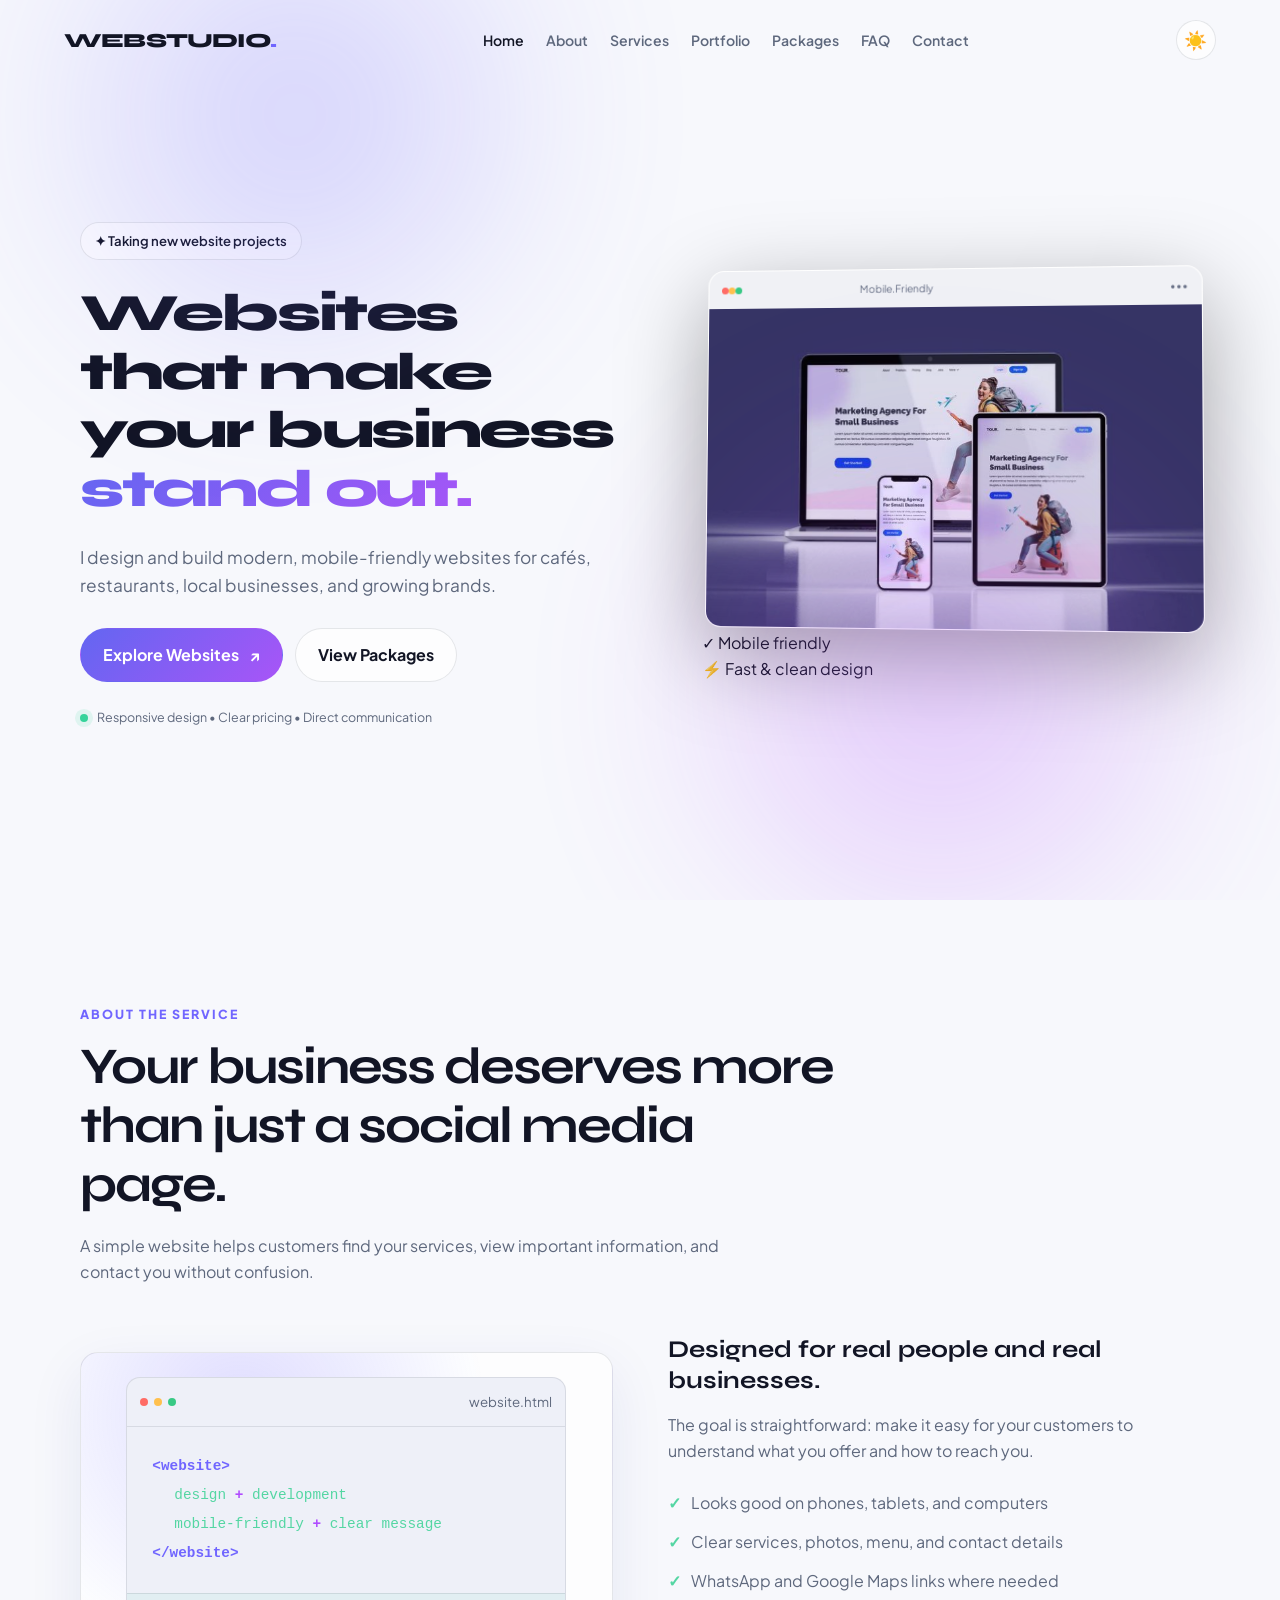
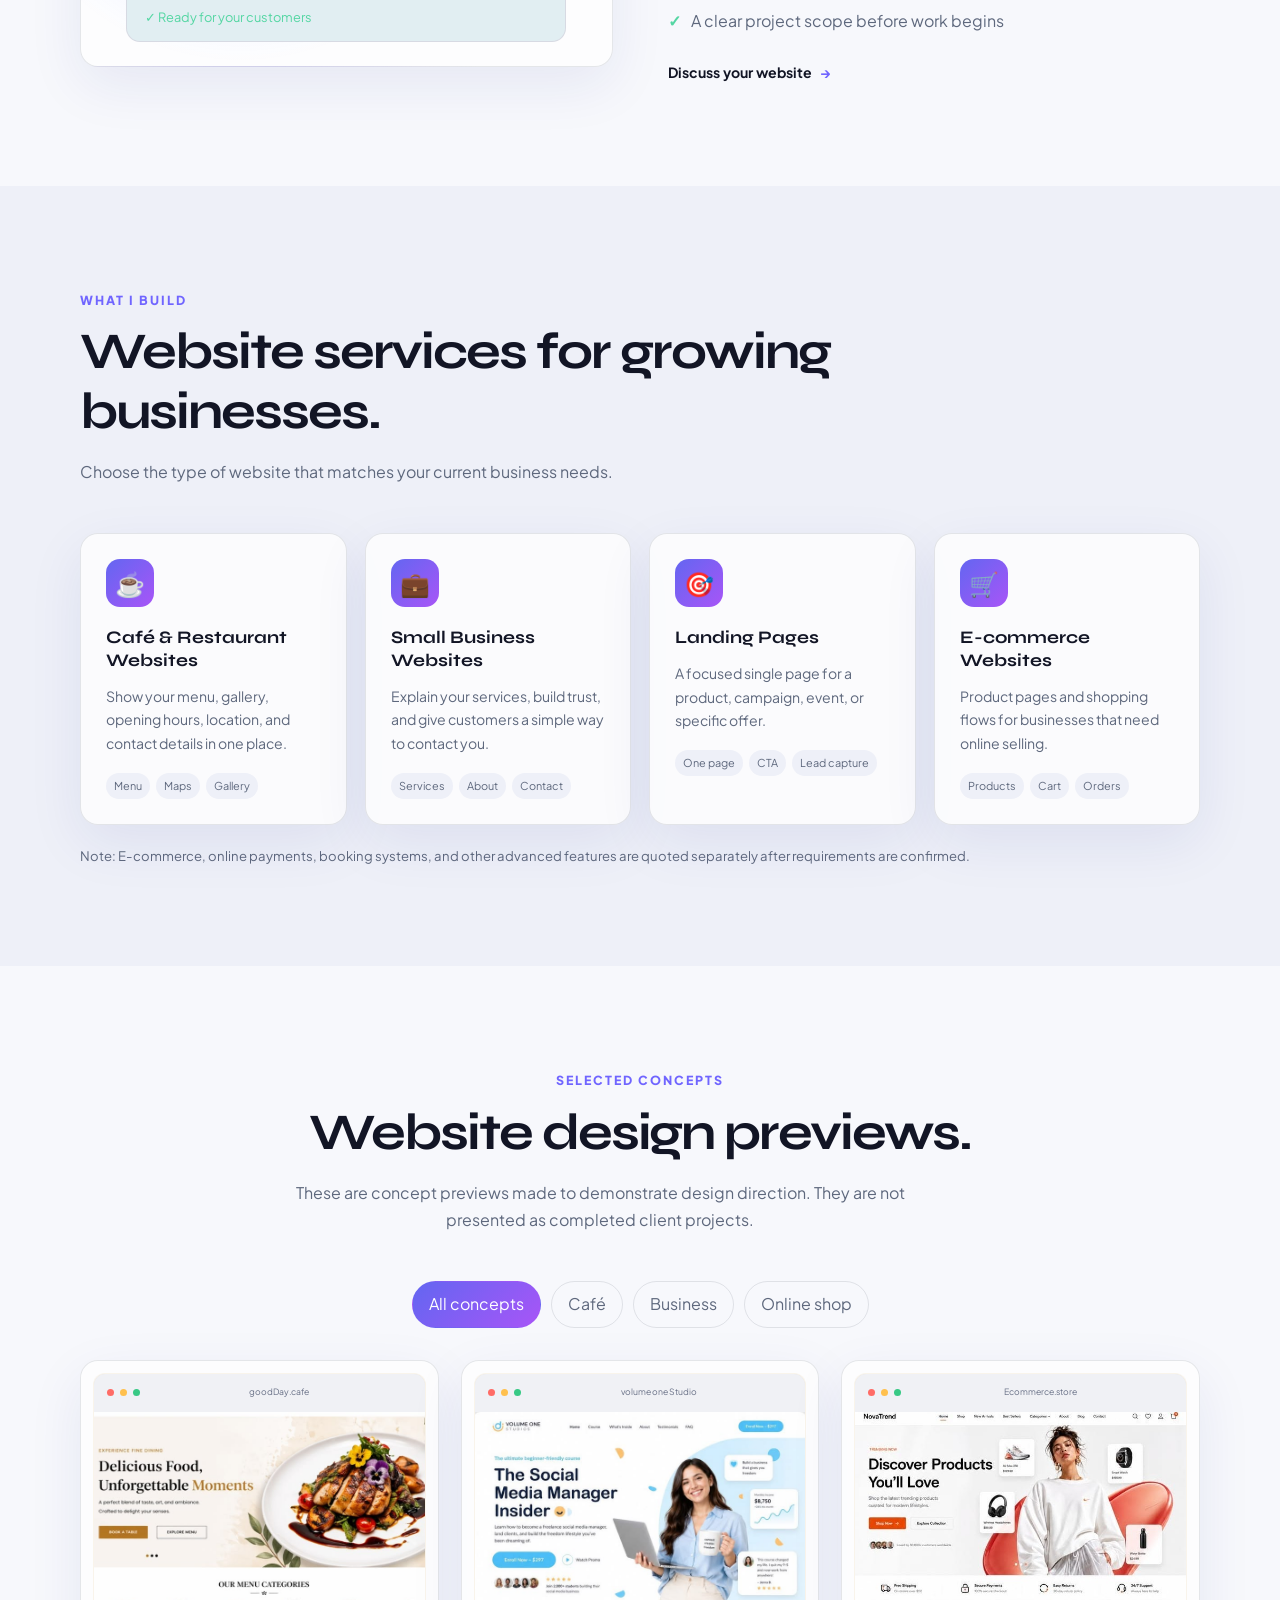
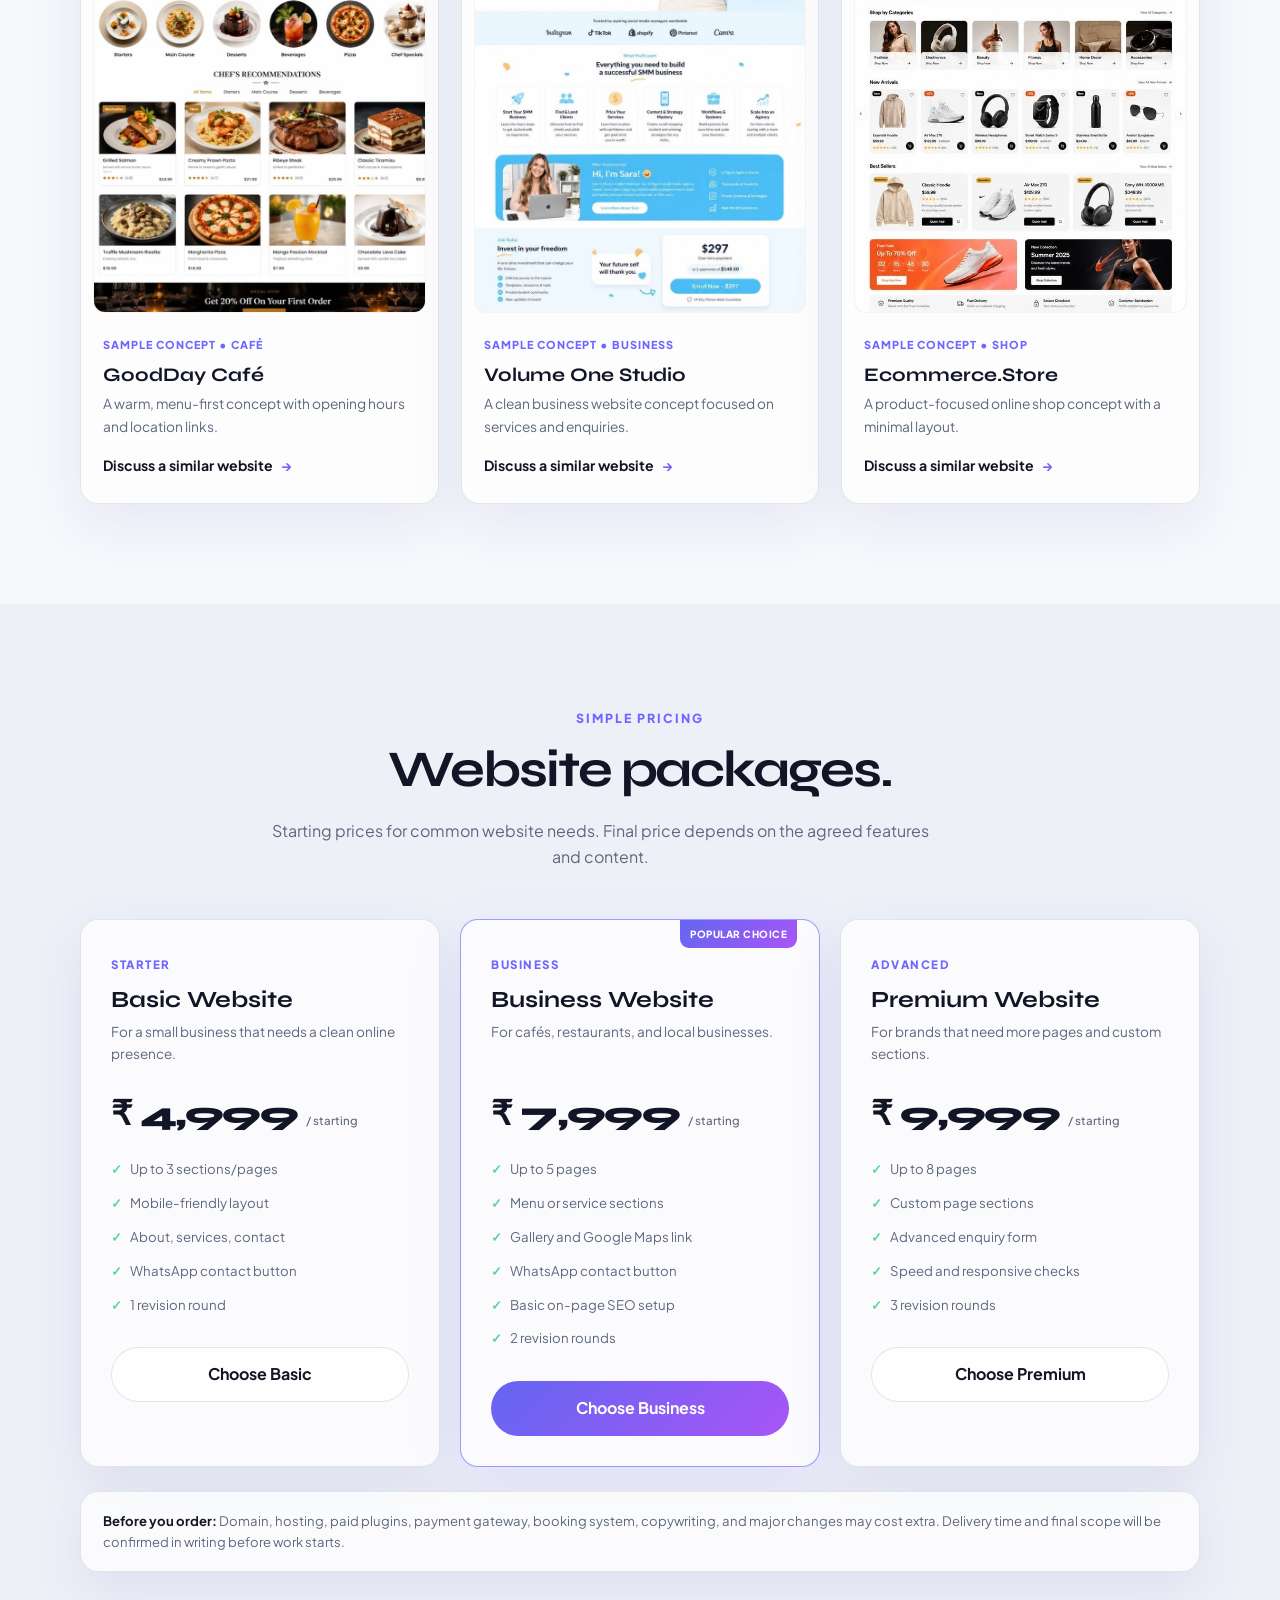
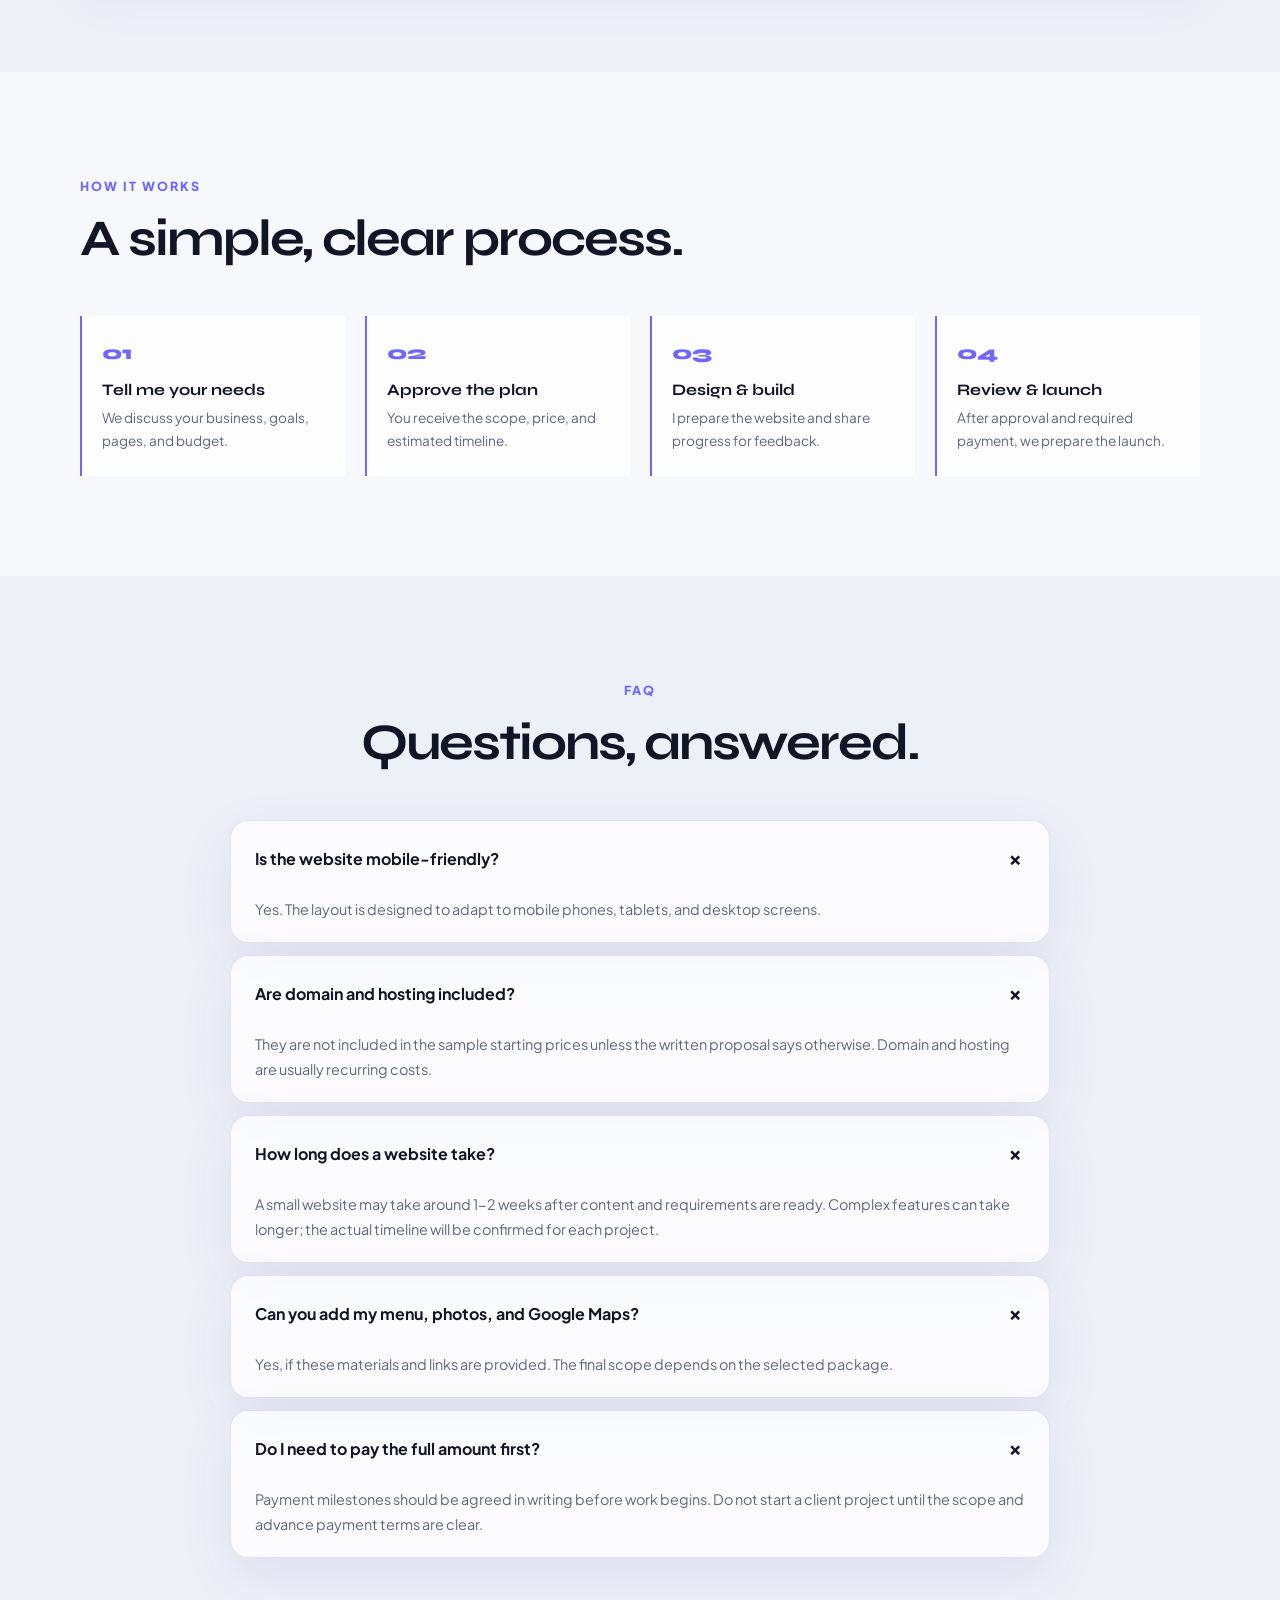
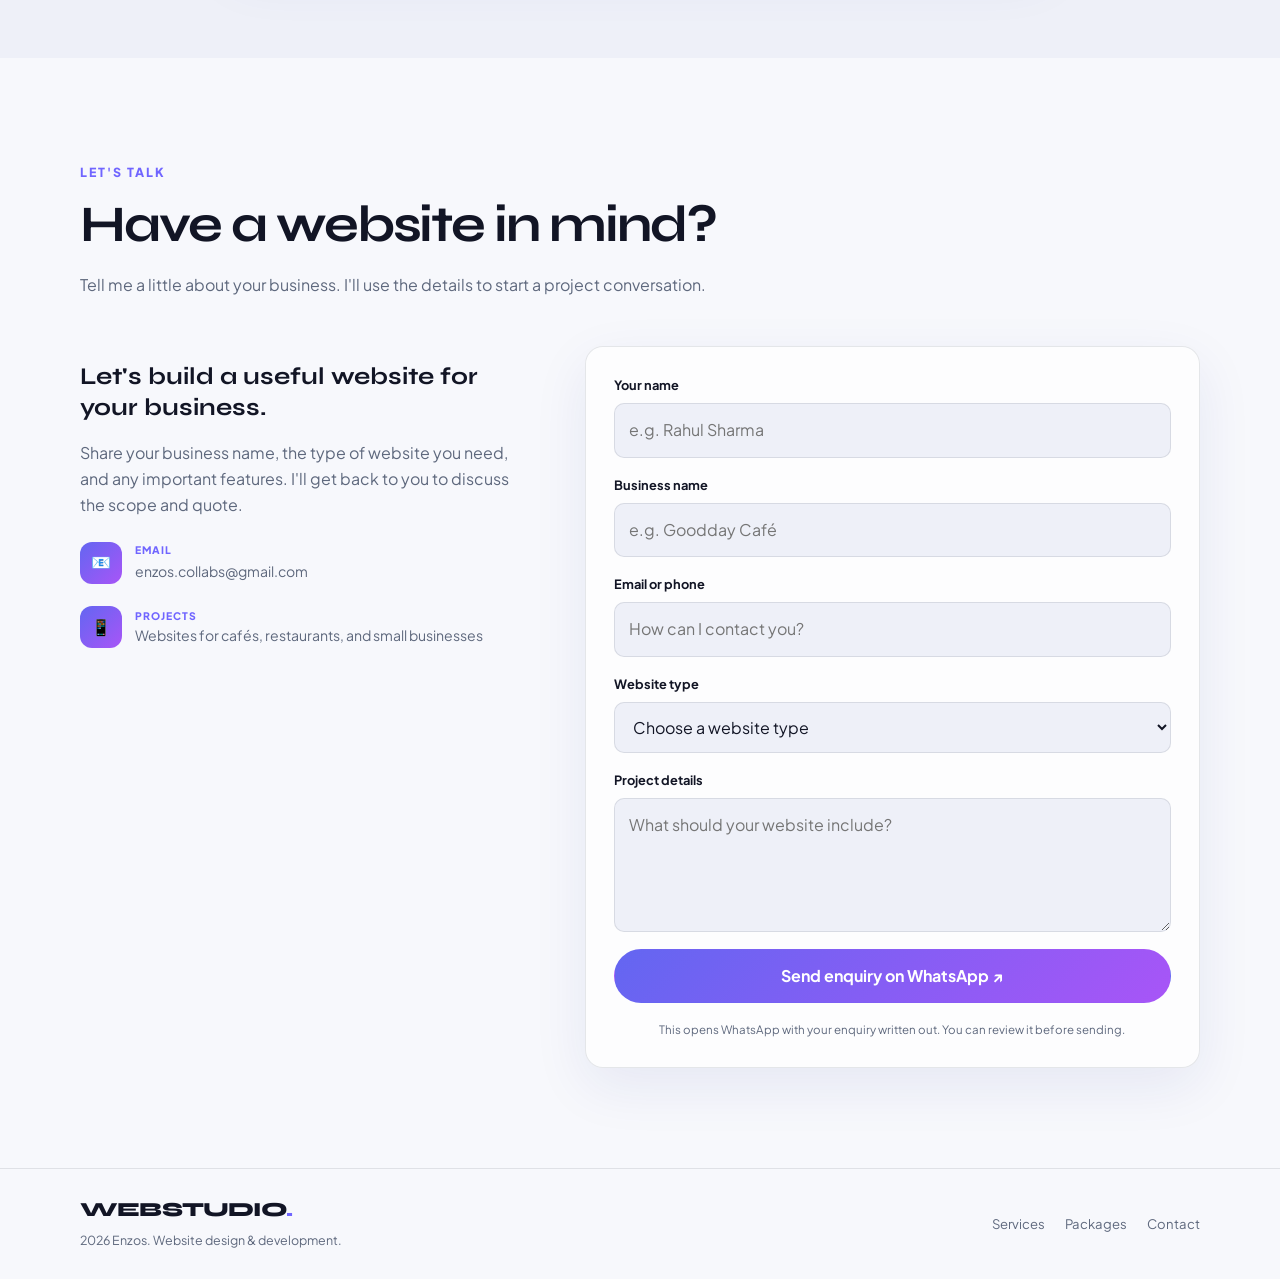
==== commit 7be65b1a: "Updated portfolio design and content" ====
--- a/index.html
+++ b/index.html
@@ -1,5 +1,5 @@
 <!DOCTYPE html>
-<html lang="en" data-theme="dark">
+<html lang="en" data-theme="light">
 <head>
     <meta charset="UTF-8">
     <!-- मोबाइल पर वेबसाइट सही चौड़ाई में दिखे, इसके लिए यह जरूरी है -->
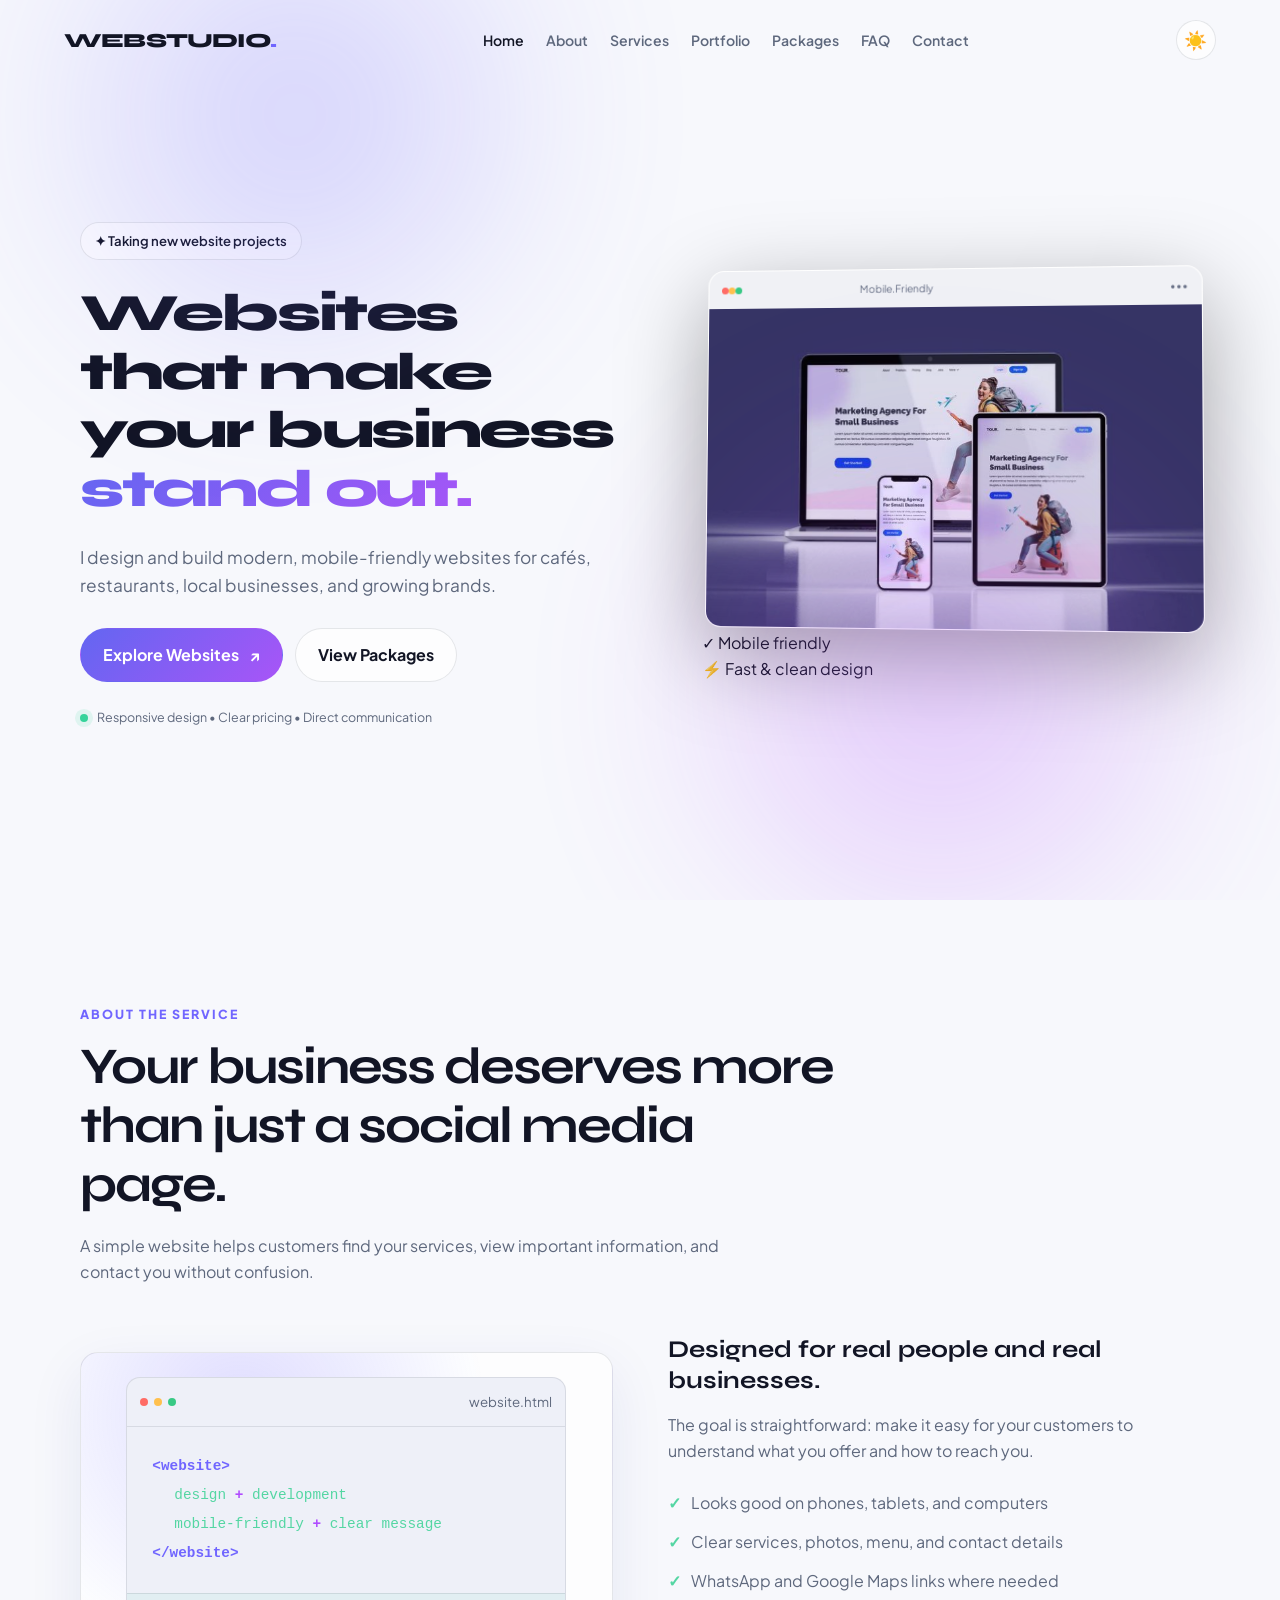
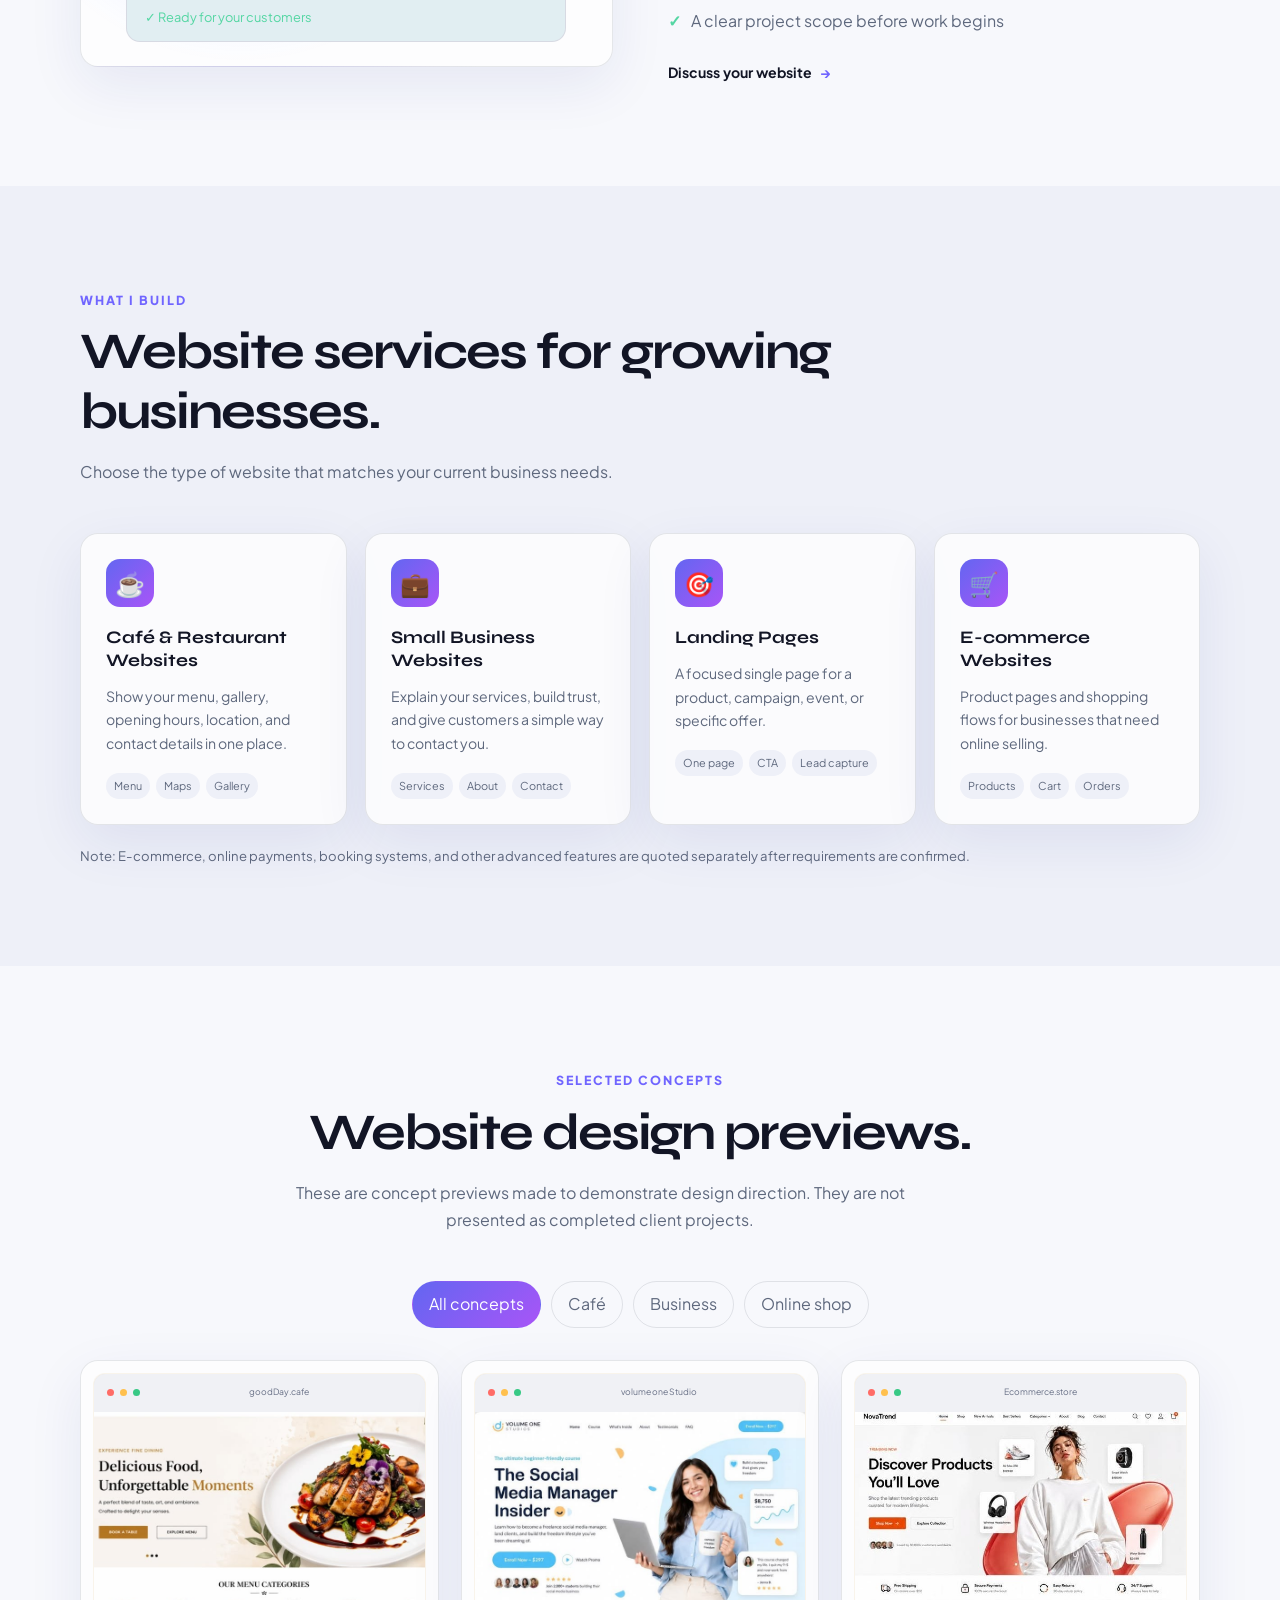
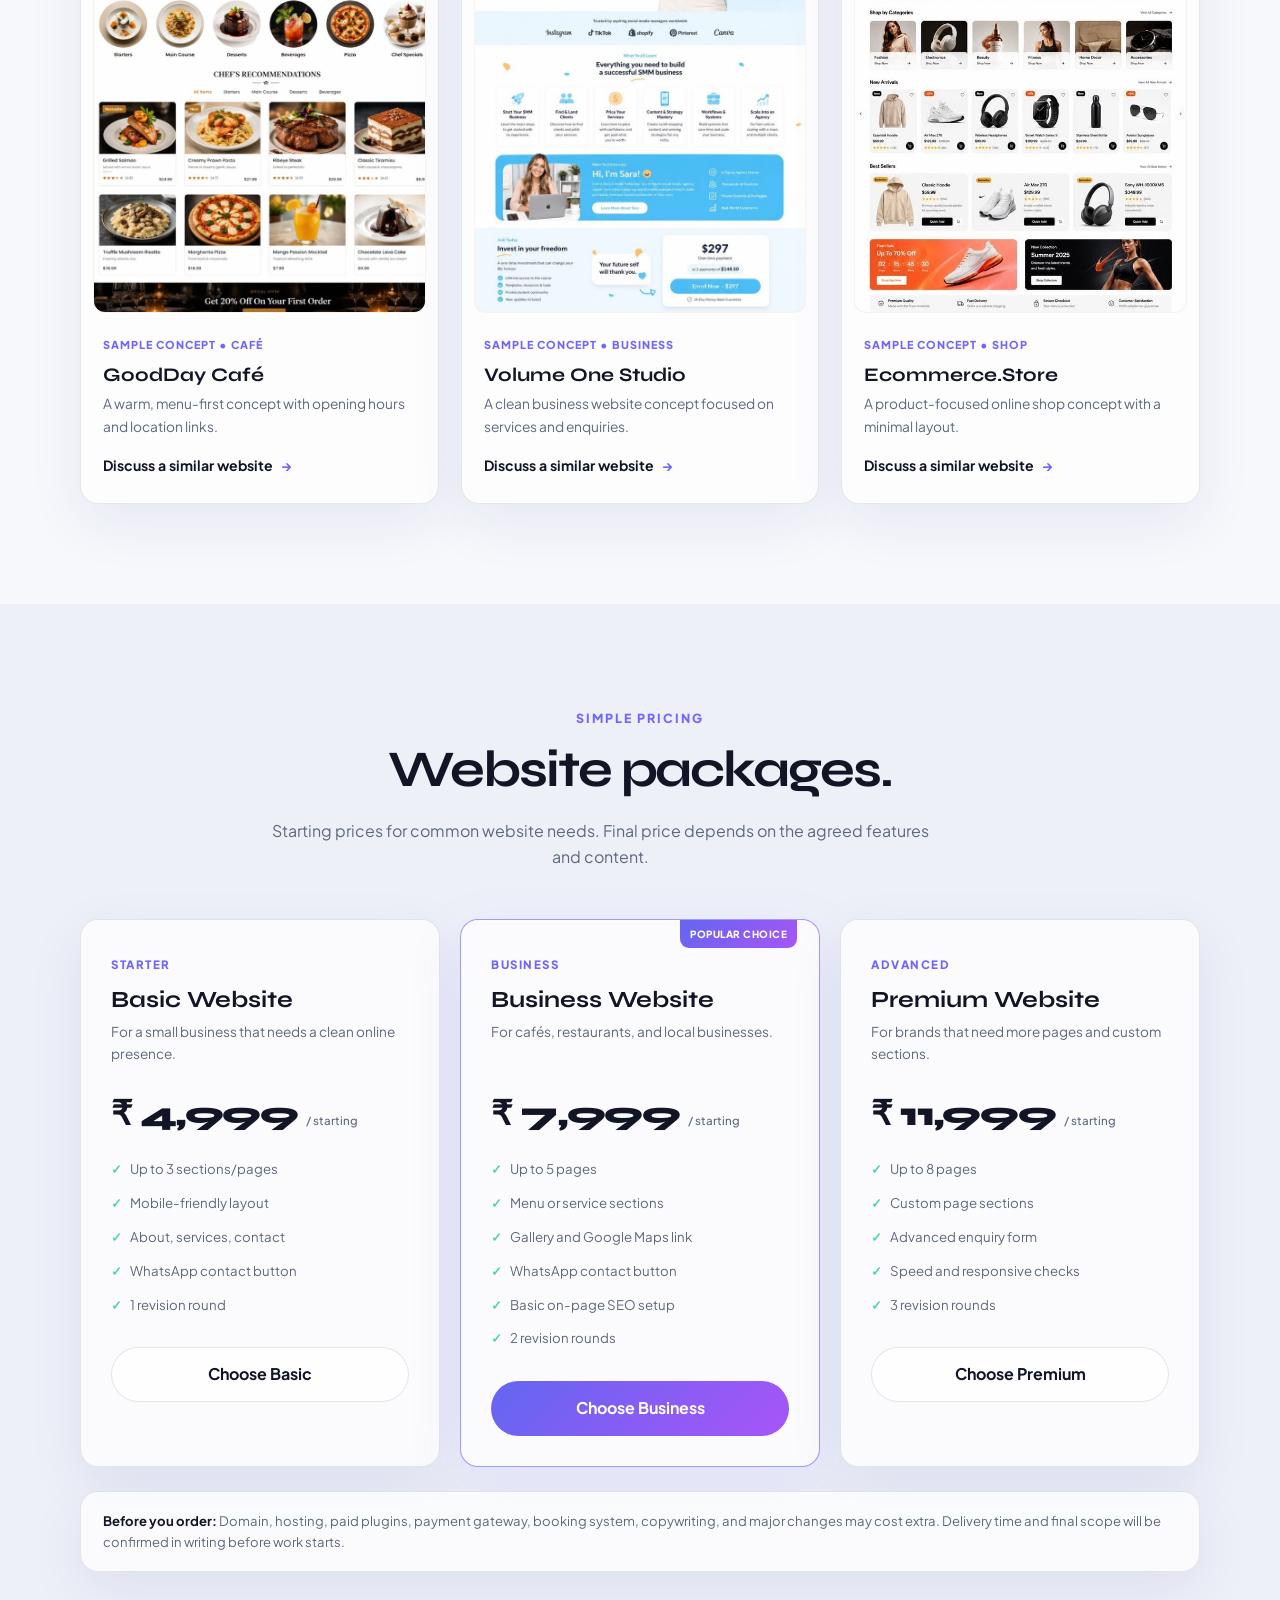
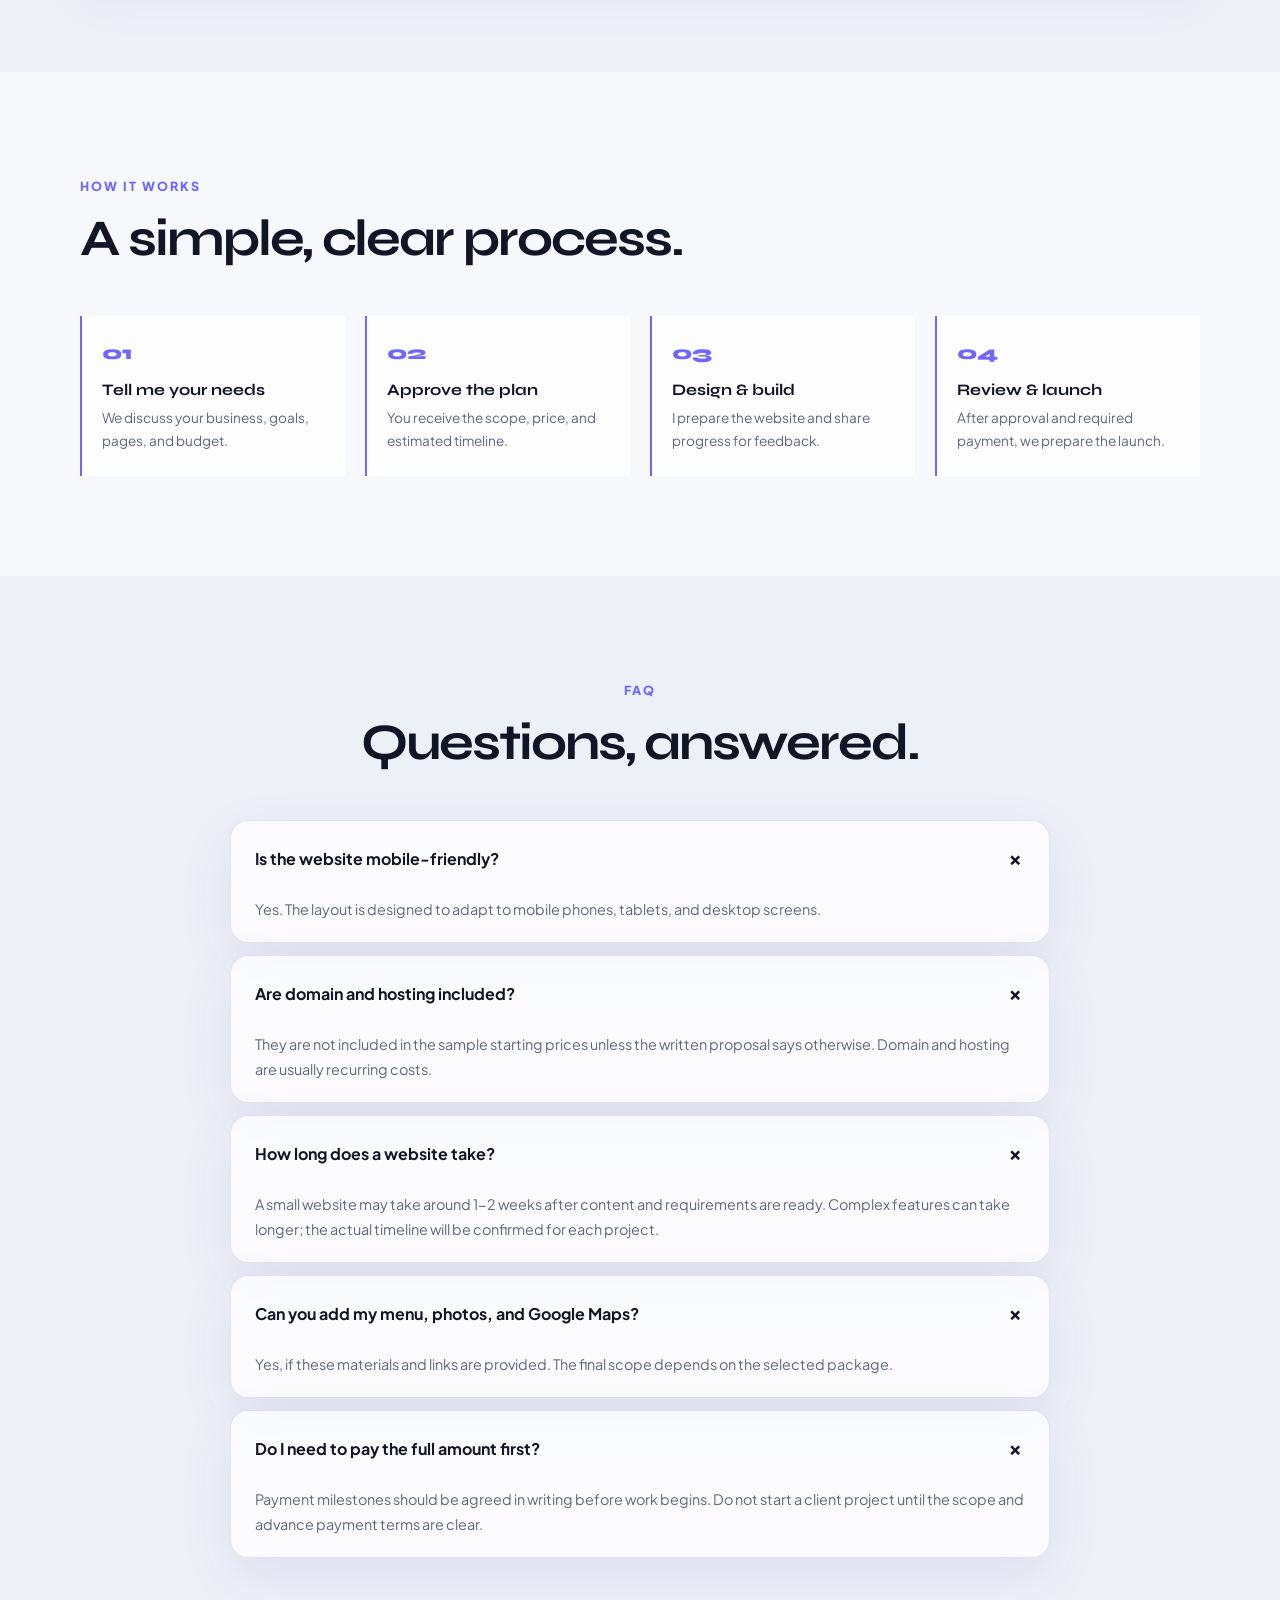
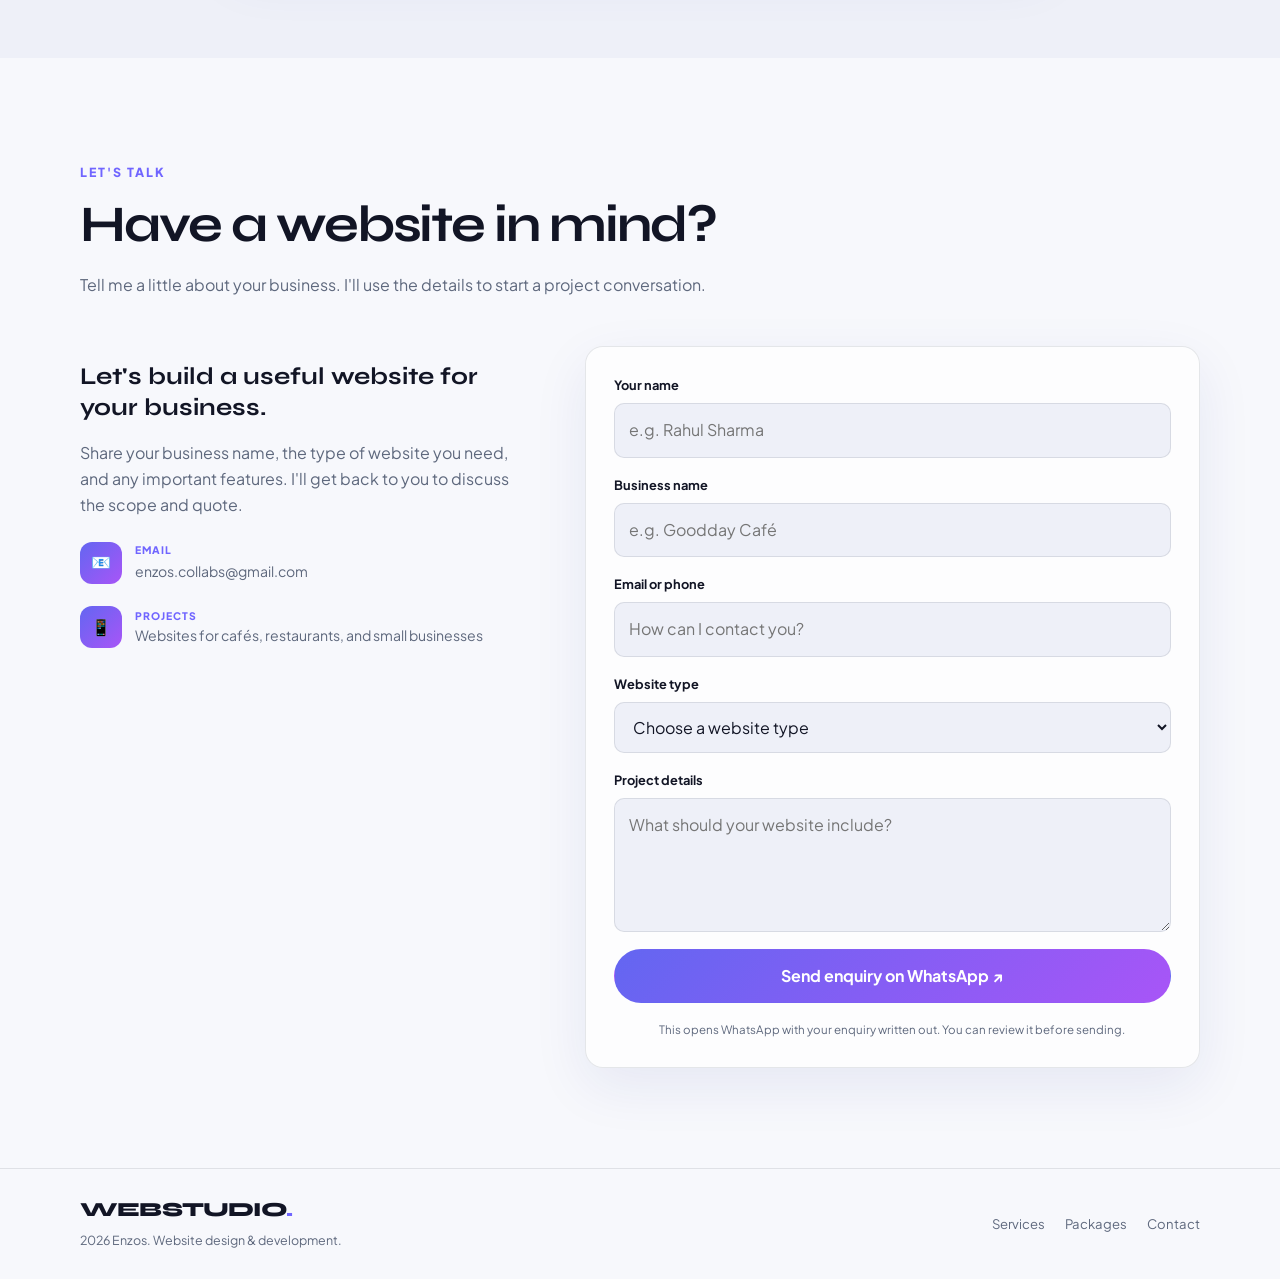
==== commit 62e59e6c: "Updated website" ====
--- a/index.html
+++ b/index.html
@@ -302,7 +302,7 @@
                         <span class="plan-label">ADVANCED</span>
                         <h3>Premium Website</h3>
                         <p class="plan-desc">For brands that need more pages and custom sections.</p>
-                        <div class="price">₹ 9,999 <small>/ starting</small></div>
+                        <div class="price">₹ 11,999 <small>/ starting</small></div>
                         <ul class="plan-features">
                             <li>Up to 8 pages</li>
                             <li>Custom page sections</li>
